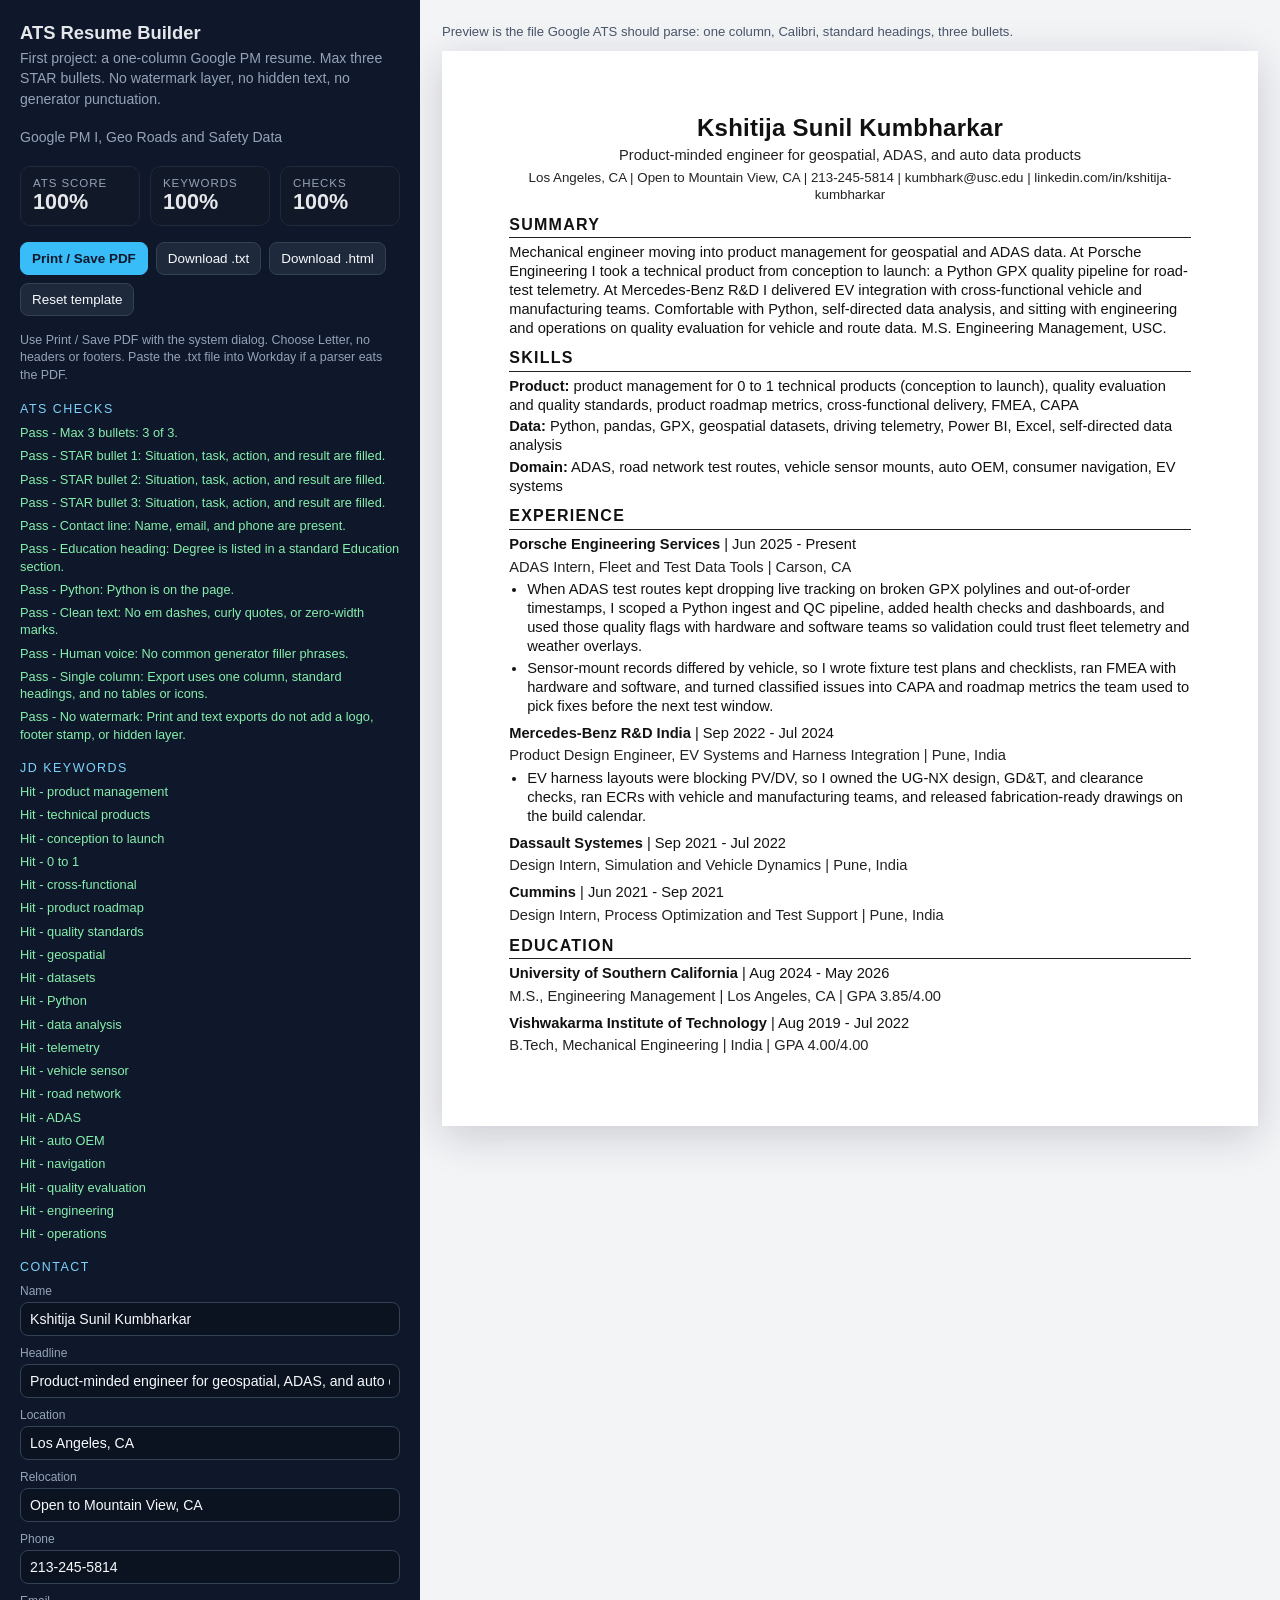
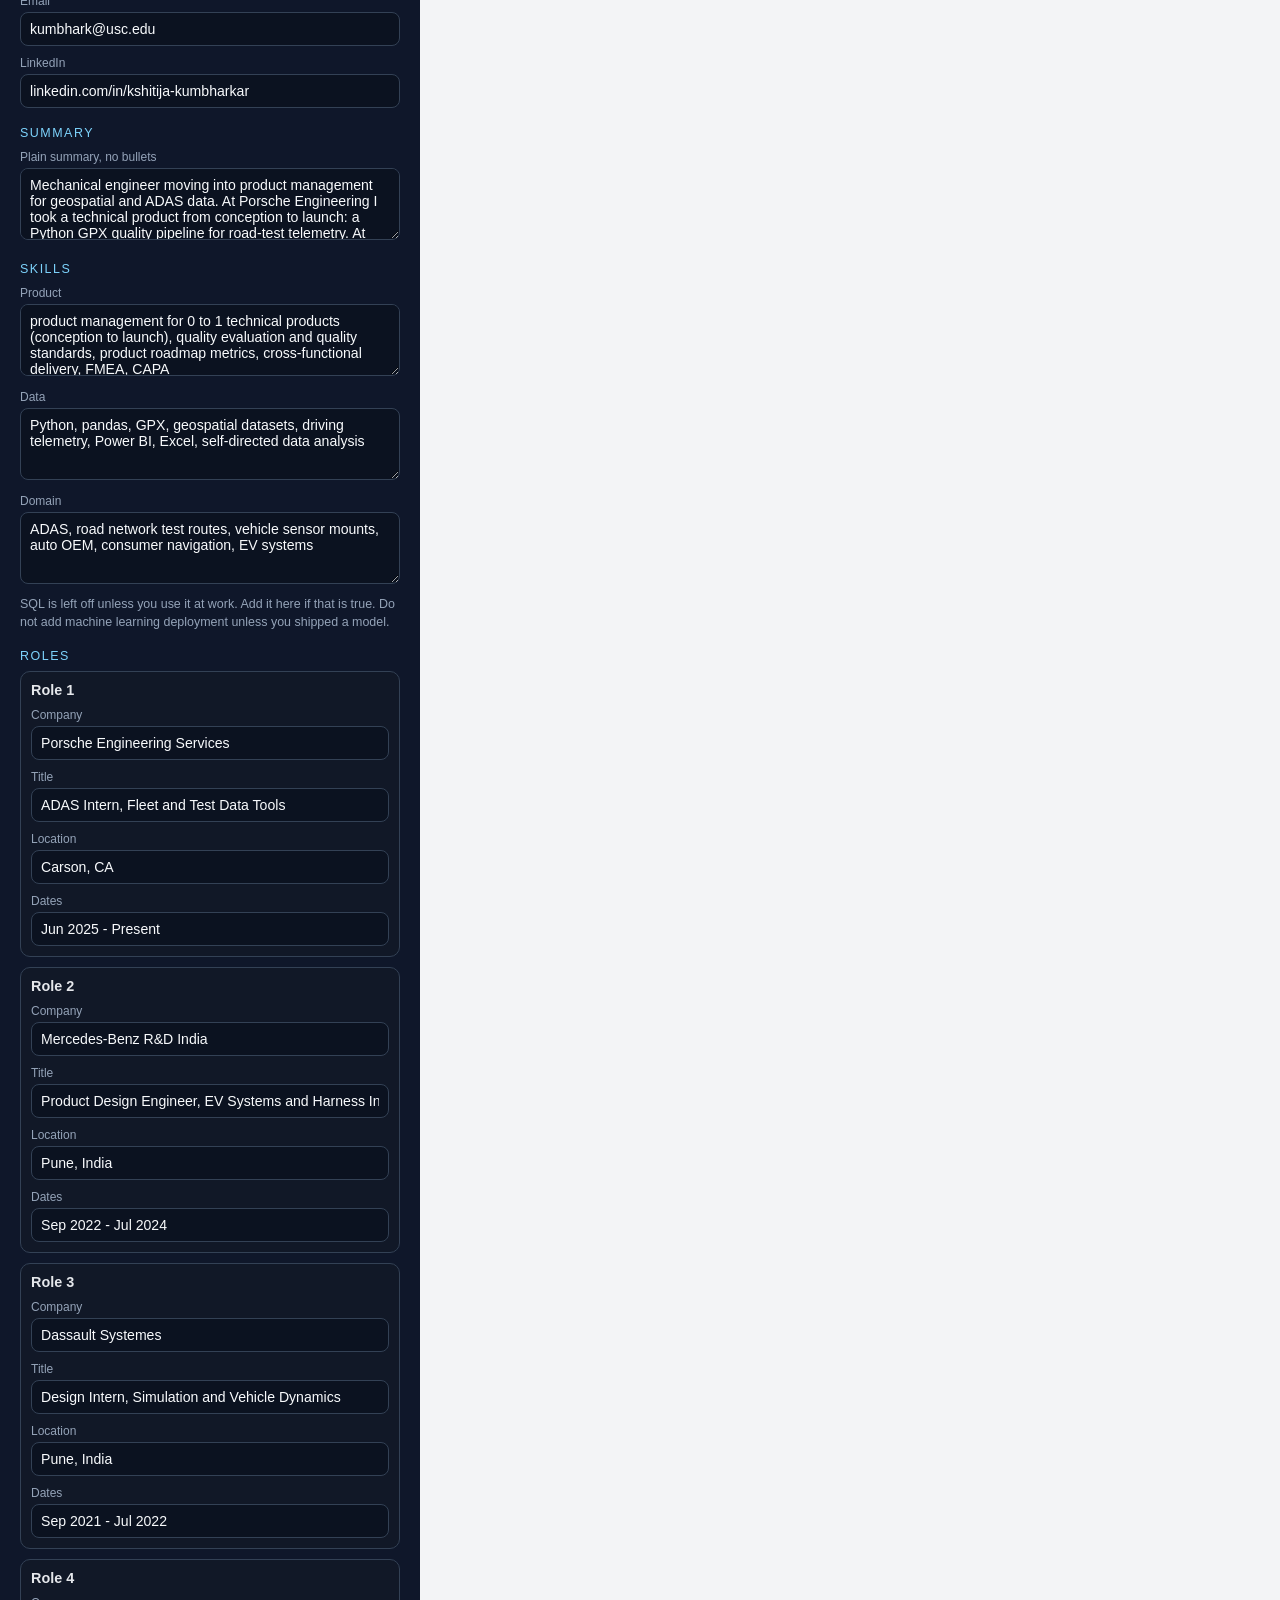
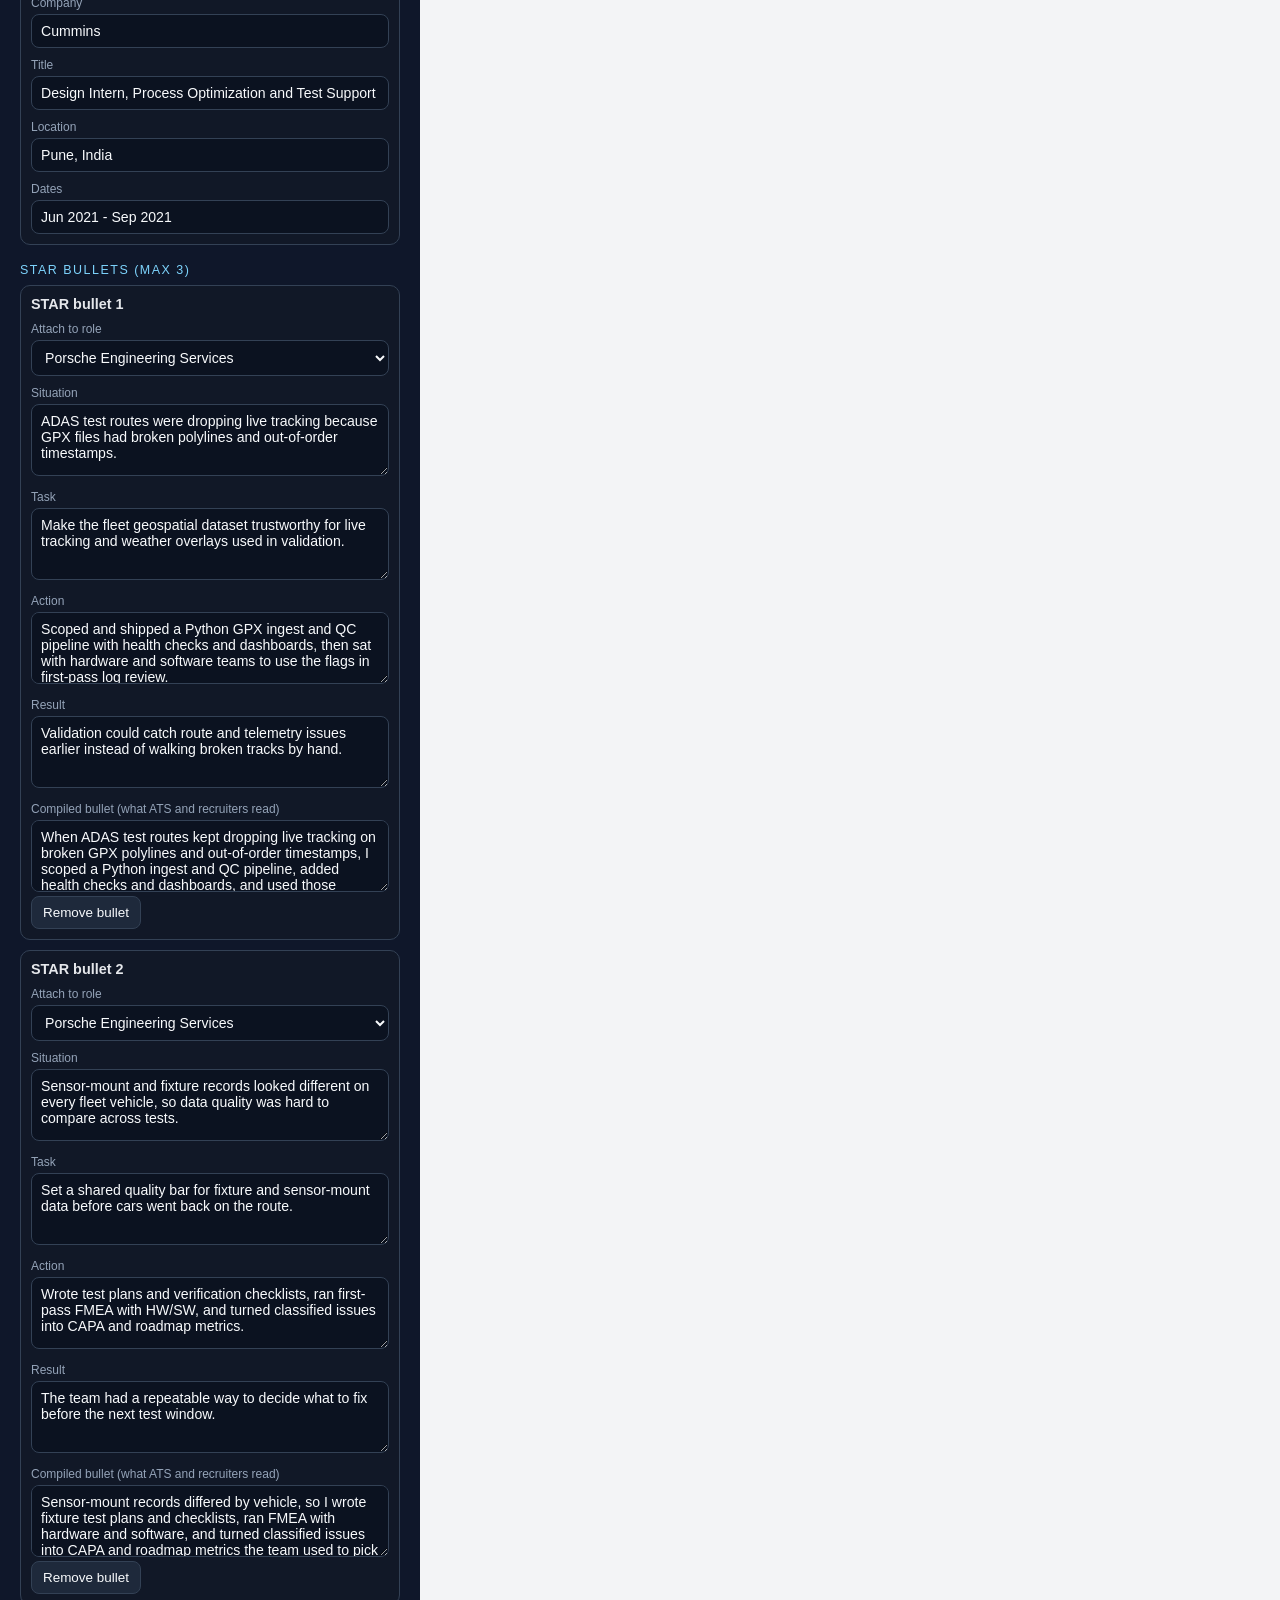
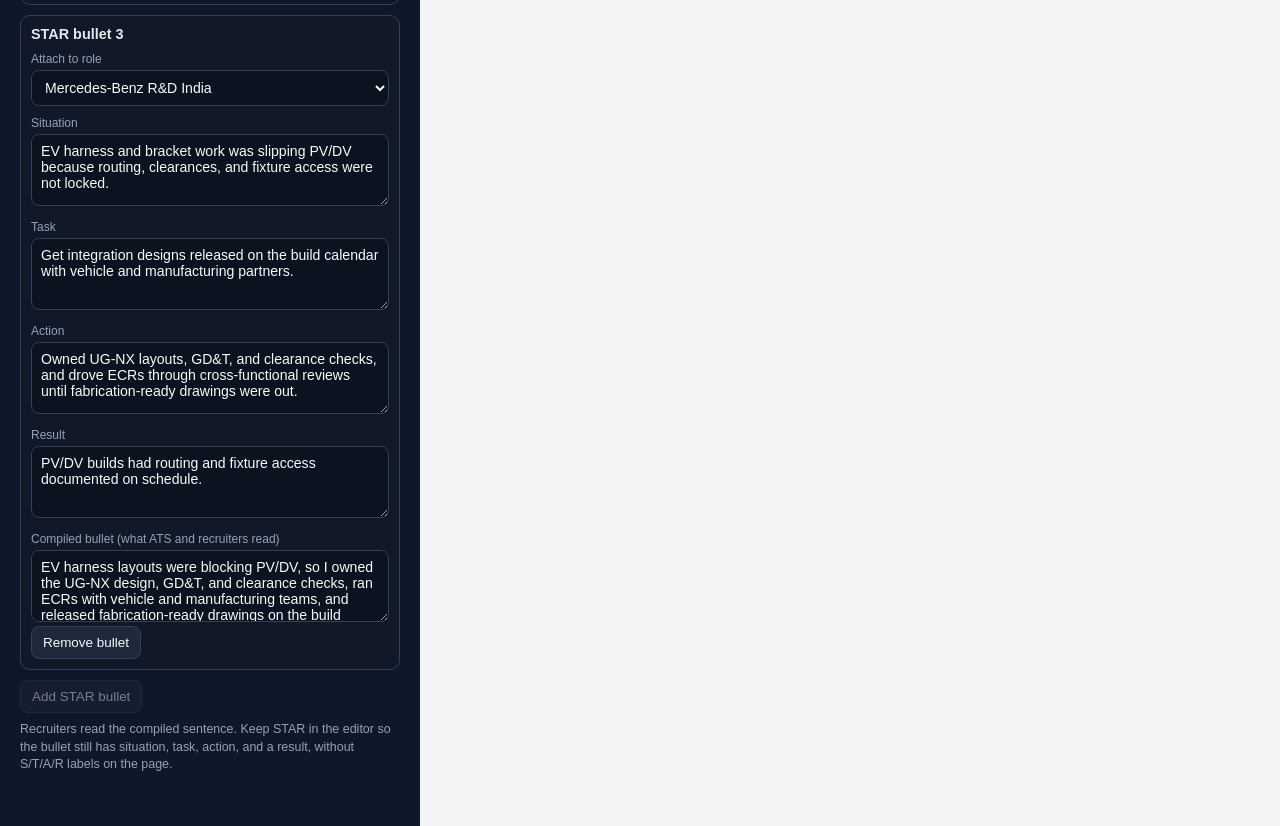
==== resume-builder/index.html @ 21220ba4 "Add ATS resume builder with Google Geo PM STAR template Ship a one-column GitHub Pages resume builde" ====
<!DOCTYPE html>
<html lang="en">
<head>
  <meta charset="UTF-8" />
  <meta name="viewport" content="width=device-width, initial-scale=1" />
  <title>ATS Resume Builder | Google PM Geo Roads</title>
  <link rel="stylesheet" href="css/builder.css" />
  <link rel="stylesheet" href="css/resume.css" />
</head>
<body class="app">
  <div class="app-shell">
    <aside class="sidebar no-print">
      <h1>ATS Resume Builder</h1>
      <p class="lede">
        First project: a one-column Google PM resume. Max three STAR bullets.
        No watermark layer, no hidden text, no generator punctuation.
      </p>
      <p class="lede" id="template-label"></p>

      <div class="score-row">
        <div class="score-card"><span>ATS score</span><strong id="score-overall">--</strong></div>
        <div class="score-card"><span>Keywords</span><strong id="score-keywords">--</strong></div>
        <div class="score-card"><span>Checks</span><strong id="score-checks">--</strong></div>
      </div>

      <div class="actions">
        <button class="primary" id="btn-print" type="button">Print / Save PDF</button>
        <button id="btn-txt" type="button">Download .txt</button>
        <button id="btn-html" type="button">Download .html</button>
        <button id="btn-reset" type="button">Reset template</button>
      </div>
      <p class="note">
        Use Print / Save PDF with the system dialog. Choose Letter, no headers or footers.
        Paste the .txt file into Workday if a parser eats the PDF.
      </p>

      <div class="section-title">ATS checks</div>
      <ul class="check-list" id="checks"></ul>

      <div class="section-title">JD keywords</div>
      <ul class="kw-list" id="keywords"></ul>

      <div class="section-title">Contact</div>
      <label for="field-name">Name</label>
      <input id="field-name" autocomplete="name" />
      <label for="field-headline">Headline</label>
      <input id="field-headline" />
      <label for="field-location">Location</label>
      <input id="field-location" />
      <label for="field-relocation">Relocation</label>
      <input id="field-relocation" />
      <label for="field-phone">Phone</label>
      <input id="field-phone" />
      <label for="field-email">Email</label>
      <input id="field-email" />
      <label for="field-linkedin">LinkedIn</label>
      <input id="field-linkedin" />

      <div class="section-title">Summary</div>
      <label for="field-summary">Plain summary, no bullets</label>
      <textarea id="field-summary"></textarea>

      <div class="section-title">Skills</div>
      <label for="field-skill-product">Product</label>
      <textarea id="field-skill-product"></textarea>
      <label for="field-skill-data">Data</label>
      <textarea id="field-skill-data"></textarea>
      <label for="field-skill-domain">Domain</label>
      <textarea id="field-skill-domain"></textarea>
      <p class="note">
        SQL is left off unless you use it at work. Add it here if that is true.
        Do not add machine learning deployment unless you shipped a model.
      </p>

      <div class="section-title">Roles</div>
      <div id="jobs"></div>

      <div class="section-title">STAR bullets (max 3)</div>
      <div id="stars"></div>
      <button id="add-star" type="button">Add STAR bullet</button>
      <p class="note">
        Recruiters read the compiled sentence. Keep STAR in the editor so the bullet
        still has situation, task, action, and a result, without S/T/A/R labels on the page.
      </p>
    </aside>

    <main class="stage">
      <p class="hint no-print">
        Preview is the file Google ATS should parse: one column, Calibri, standard headings, three bullets.
      </p>
      <div class="paper" id="preview"></div>
    </main>
  </div>

  <script src="data/google-pm-geo.js"></script>
  <script src="js/ats.js"></script>
  <script src="js/render.js"></script>
  <script src="js/app.js"></script>
</body>
</html>
---- resume-builder/css/builder.css ----
:root {
  --ink: #111111;
  --muted: #4b4b4b;
  --line: #d9d9d9;
  --paper: #ffffff;
  --canvas: #f3f4f6;
  --accent: #1f4e79;
  --good: #166534;
  --warn: #9a3412;
  --bad: #991b1b;
  --font: "Segoe UI", Calibri, Arial, Helvetica, sans-serif;
}

* { box-sizing: border-box; }

html, body {
  margin: 0;
  padding: 0;
  background: var(--canvas);
  color: var(--ink);
  font-family: var(--font);
}

body.app {
  min-height: 100vh;
}

.app-shell {
  display: grid;
  grid-template-columns: minmax(320px, 420px) minmax(0, 1fr);
  min-height: 100vh;
}

@media (max-width: 980px) {
  .app-shell { grid-template-columns: 1fr; }
}

.sidebar {
  background: #0f172a;
  color: #e5e7eb;
  padding: 22px 20px 40px;
  overflow: auto;
}

.sidebar h1 {
  font-size: 1.15rem;
  margin: 0 0 4px;
  font-weight: 650;
}

.sidebar .lede {
  margin: 0 0 18px;
  color: #94a3b8;
  font-size: 0.88rem;
  line-height: 1.45;
}

.score-row {
  display: flex;
  gap: 10px;
  margin-bottom: 16px;
}

.score-card {
  flex: 1;
  background: #111827;
  border: 1px solid #1f2937;
  border-radius: 10px;
  padding: 10px 12px;
}

.score-card span {
  display: block;
  font-size: 0.72rem;
  letter-spacing: 0.08em;
  text-transform: uppercase;
  color: #94a3b8;
}

.score-card strong {
  font-size: 1.35rem;
}

.actions {
  display: flex;
  flex-wrap: wrap;
  gap: 8px;
  margin-bottom: 16px;
}

button, .btn {
  appearance: none;
  border: 1px solid #334155;
  background: #1e293b;
  color: #f8fafc;
  border-radius: 8px;
  padding: 8px 11px;
  font: inherit;
  font-size: 0.84rem;
  cursor: pointer;
}

button.primary {
  background: #38bdf8;
  color: #0f172a;
  border-color: #38bdf8;
  font-weight: 650;
}

button:disabled {
  opacity: 0.45;
  cursor: not-allowed;
}

label {
  display: block;
  font-size: 0.75rem;
  color: #94a3b8;
  margin: 10px 0 4px;
}

input, textarea, select {
  width: 100%;
  font: inherit;
  font-size: 0.88rem;
  padding: 8px 9px;
  border-radius: 8px;
  border: 1px solid #334155;
  background: #0b1220;
  color: #f8fafc;
}

textarea { min-height: 72px; resize: vertical; }

.section-title {
  margin: 18px 0 8px;
  font-size: 0.78rem;
  letter-spacing: 0.12em;
  text-transform: uppercase;
  color: #7dd3fc;
}

.star-card {
  border: 1px solid #334155;
  border-radius: 10px;
  padding: 10px;
  margin-bottom: 10px;
  background: #111827;
}

.star-card h3 {
  margin: 0 0 8px;
  font-size: 0.9rem;
}

.check-list, .kw-list {
  list-style: none;
  padding: 0;
  margin: 0 0 12px;
}

.check-list li, .kw-list li {
  font-size: 0.8rem;
  margin: 0 0 6px;
  line-height: 1.35;
}

.ok { color: #86efac; }
.fail { color: #fda4af; }
.kw-miss { color: #fdba74; }

.stage {
  padding: 24px 18px 48px;
  overflow: auto;
}

.paper {
  width: min(816px, 100%);
  margin: 0 auto;
  background: var(--paper);
  color: var(--ink);
  box-shadow: 0 10px 40px rgba(15, 23, 42, 0.18);
}

.hint {
  width: min(816px, 100%);
  margin: 0 auto 12px;
  color: #475569;
  font-size: 0.82rem;
}

.note {
  font-size: 0.78rem;
  color: #94a3b8;
  line-height: 1.4;
  margin-top: 8px;
}
---- resume-builder/css/resume.css ----
.ats-resume {
  font-family: Calibri, "Segoe UI", Arial, Helvetica, sans-serif;
  font-size: 11pt;
  line-height: 1.28;
  color: #111111;
  background: #ffffff;
  padding: 0.65in 0.7in;
  max-width: 8.5in;
}

.ats-resume h1 {
  margin: 0 0 2px;
  font-size: 18pt;
  font-weight: 700;
  letter-spacing: 0.01em;
  text-align: center;
  color: #111111;
}

.ats-resume .headline {
  margin: 0 0 4px;
  text-align: center;
  font-size: 11pt;
  color: #222222;
}

.ats-resume .contact {
  margin: 0 0 12px;
  text-align: center;
  font-size: 10pt;
  color: #222222;
}

.ats-resume h2 {
  margin: 11px 0 5px;
  font-size: 12pt;
  font-weight: 700;
  letter-spacing: 0.08em;
  text-transform: uppercase;
  border-bottom: 1px solid #222222;
  padding-bottom: 2px;
  color: #111111;
}

.ats-resume p {
  margin: 0 0 4px;
}

.ats-resume .skill-row {
  margin: 0 0 3px;
}

.ats-resume .skill-label {
  font-weight: 700;
}

.ats-resume .job {
  margin: 0 0 8px;
}

.ats-resume .job-role,
.ats-resume .muted {
  color: #222222;
}

.ats-resume ul {
  margin: 4px 0 0;
  padding-left: 18px;
}

.ats-resume li {
  margin: 0 0 4px;
}

@media print {
  html, body {
    background: #ffffff !important;
    margin: 0;
  }

  .sidebar, .hint, .actions, .no-print {
    display: none !important;
  }

  .stage {
    padding: 0;
  }

  .paper, .ats-resume {
    box-shadow: none;
    width: auto;
    max-width: none;
  }

  @page {
    size: letter;
    margin: 0.5in;
  }

  .ats-resume {
    padding: 0;
  }
}
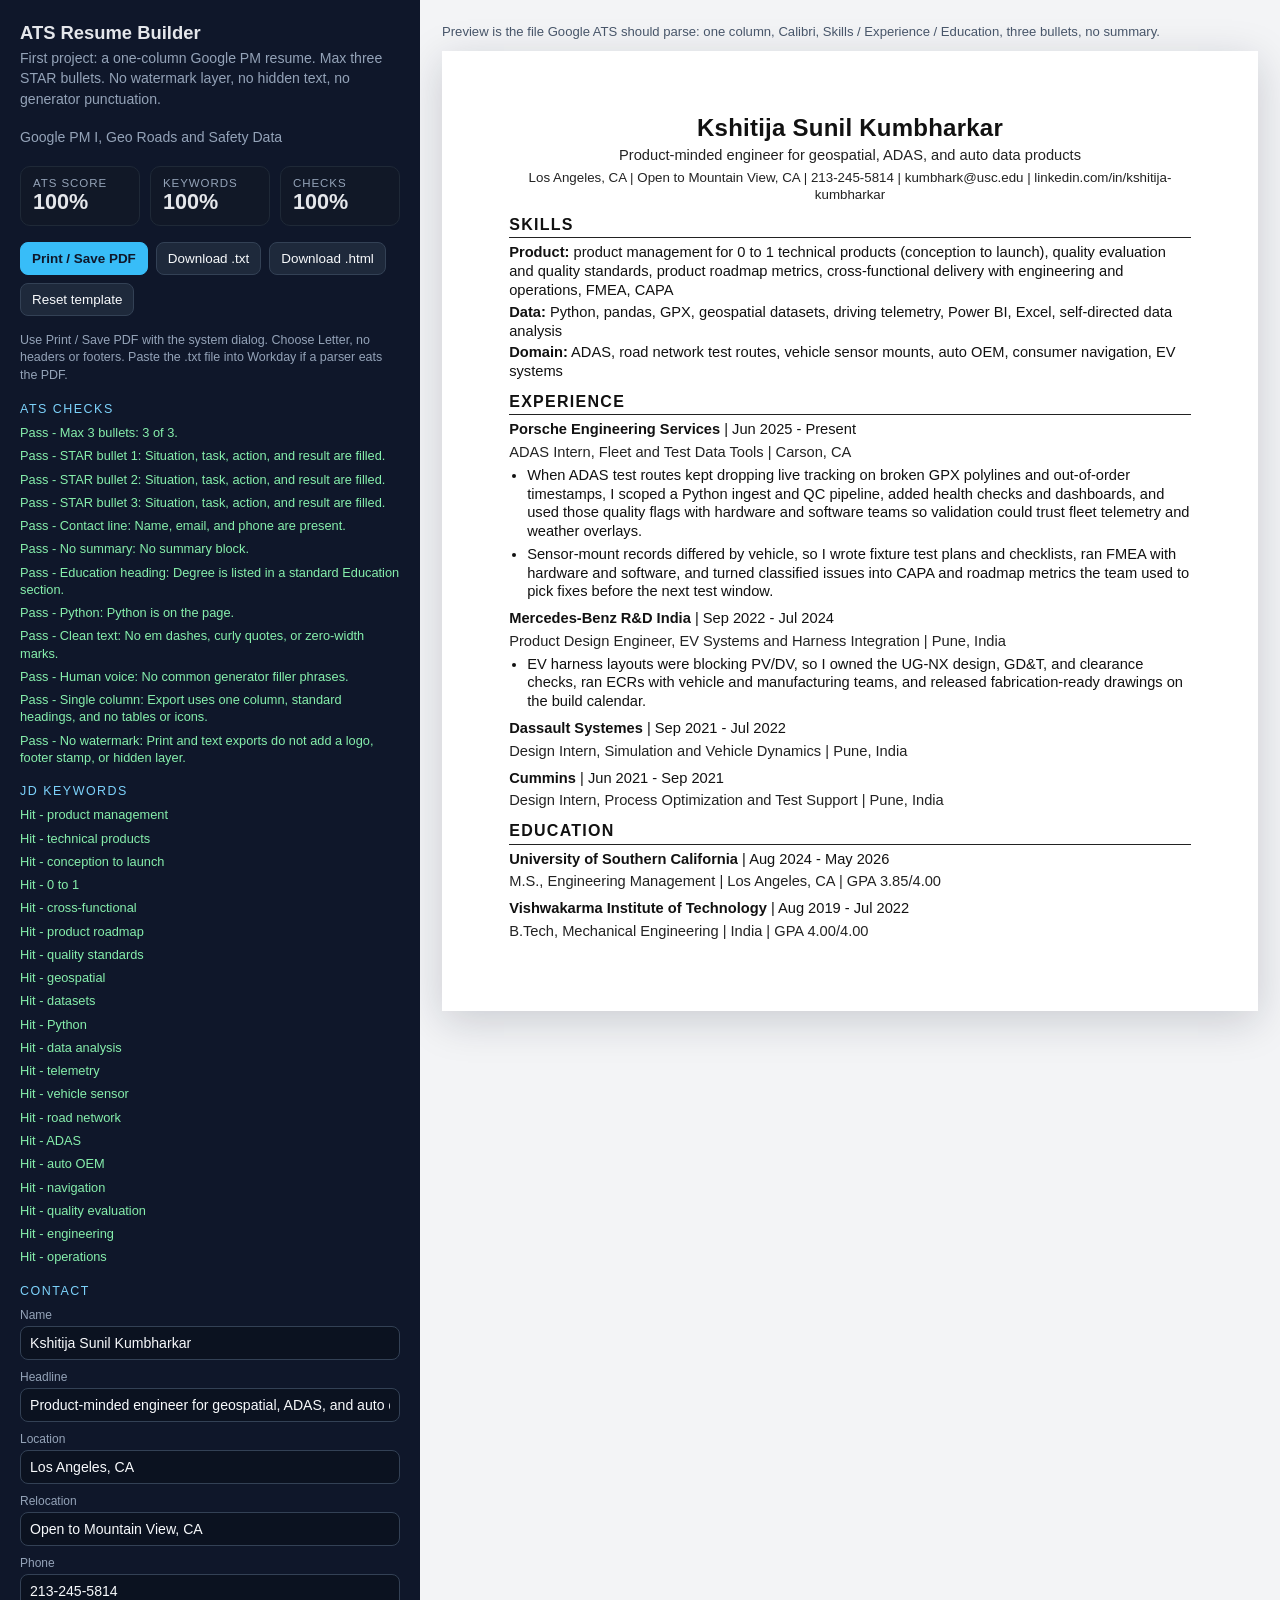
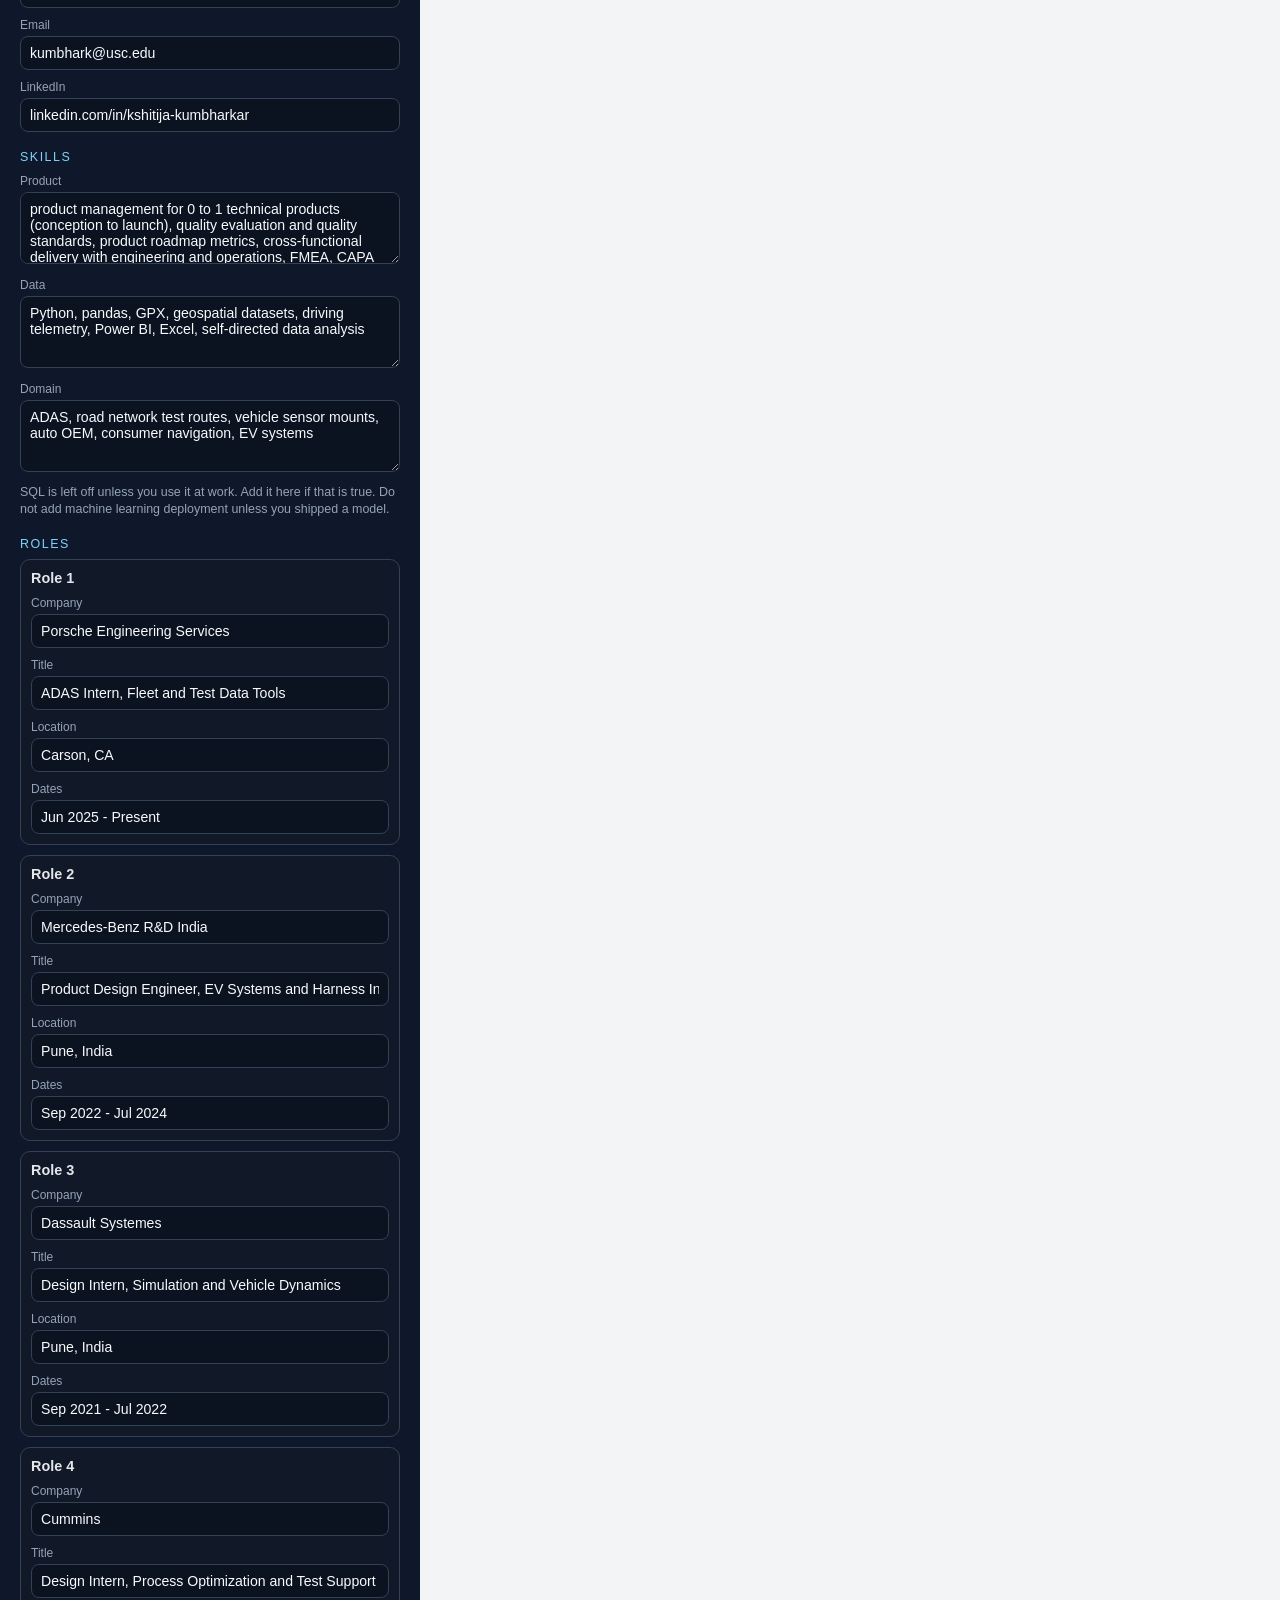
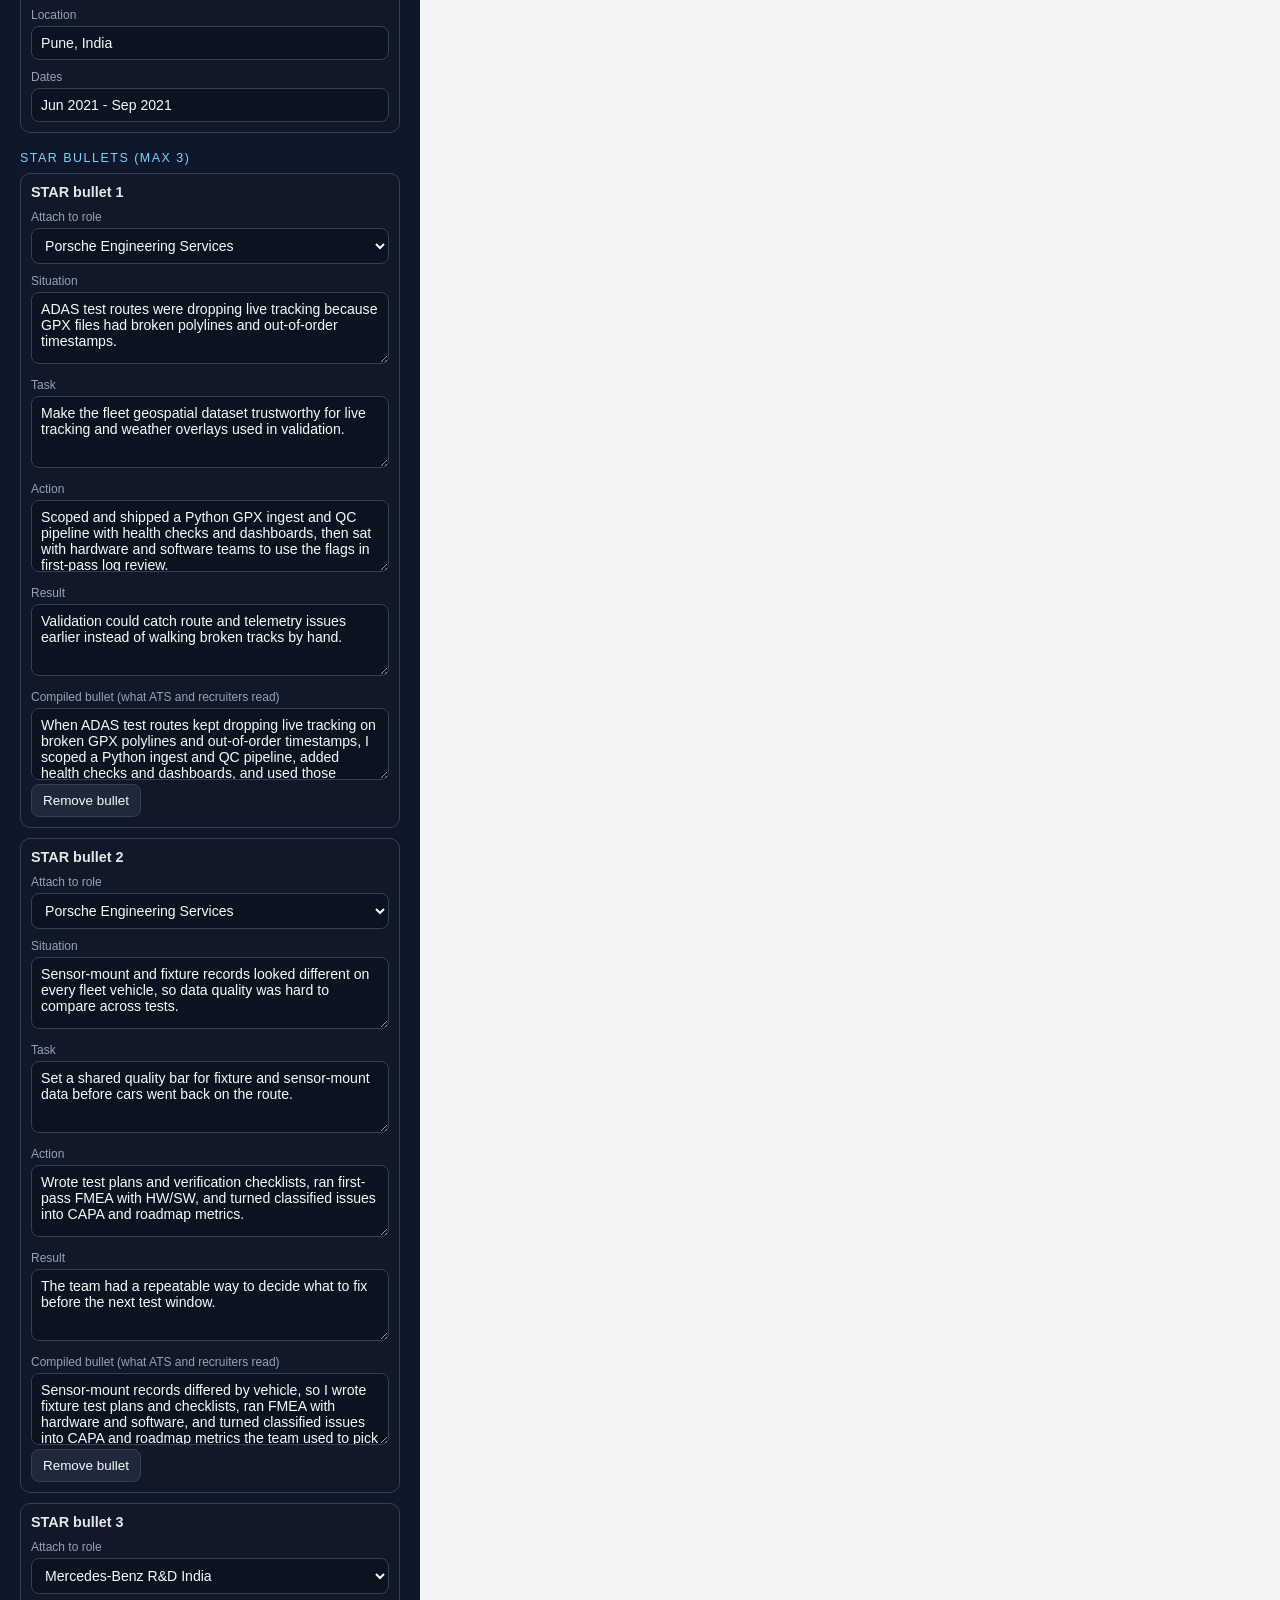
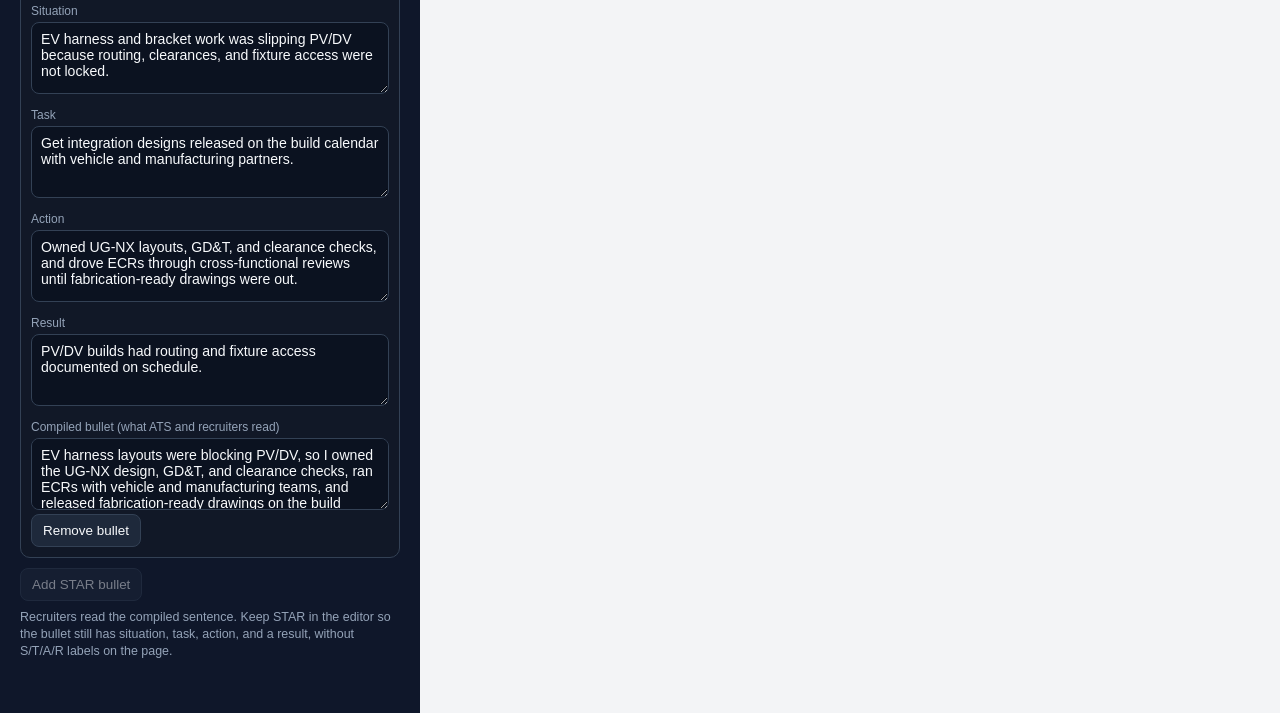
==== commit e3b90859: "Drop the resume summary section Keep Skills, Experience, and Education only so the Google Geo PM fil" ====
--- a/resume-builder/index.html
+++ b/resume-builder/index.html
@@ -56,10 +56,6 @@
       <label for="field-linkedin">LinkedIn</label>
       <input id="field-linkedin" />
 
-      <div class="section-title">Summary</div>
-      <label for="field-summary">Plain summary, no bullets</label>
-      <textarea id="field-summary"></textarea>
-
       <div class="section-title">Skills</div>
       <label for="field-skill-product">Product</label>
       <textarea id="field-skill-product"></textarea>
@@ -86,7 +82,7 @@
 
     <main class="stage">
       <p class="hint no-print">
-        Preview is the file Google ATS should parse: one column, Calibri, standard headings, three bullets.
+        Preview is the file Google ATS should parse: one column, Calibri, Skills / Experience / Education, three bullets, no summary.
       </p>
       <div class="paper" id="preview"></div>
     </main>
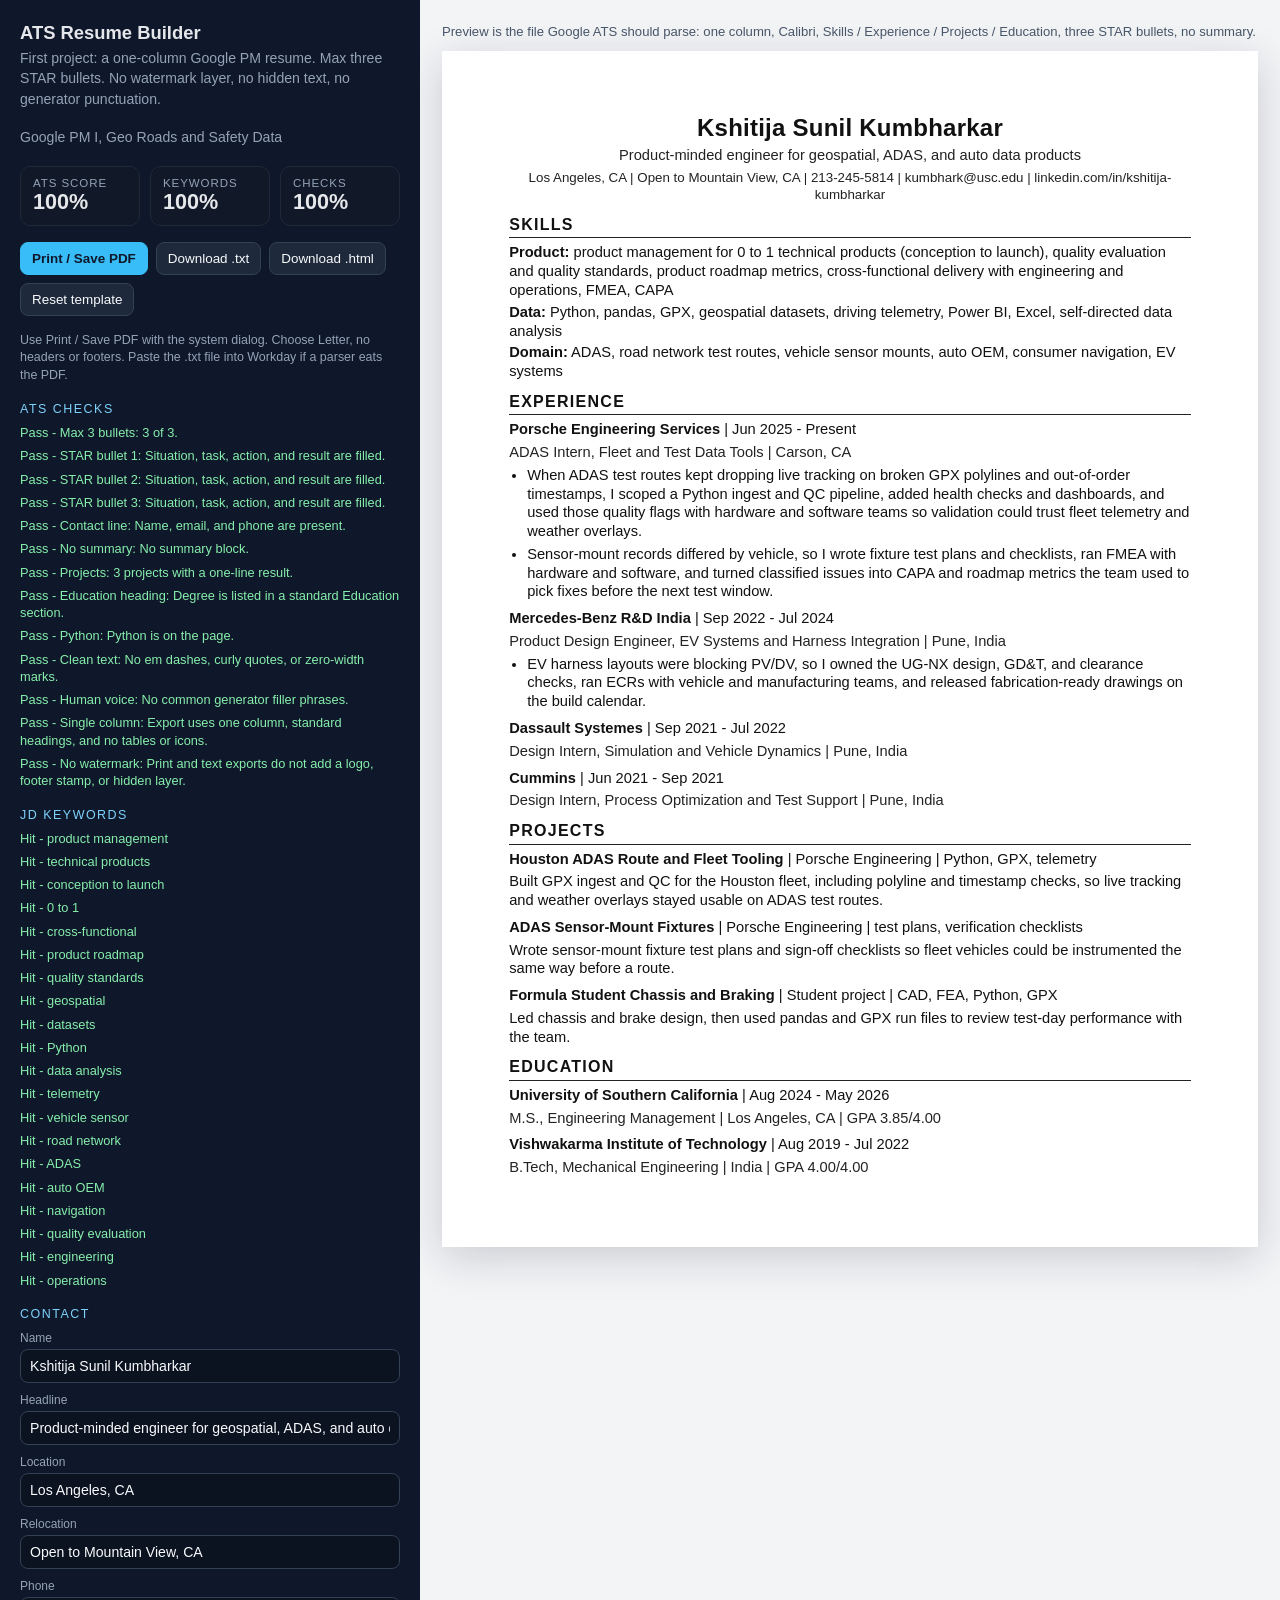
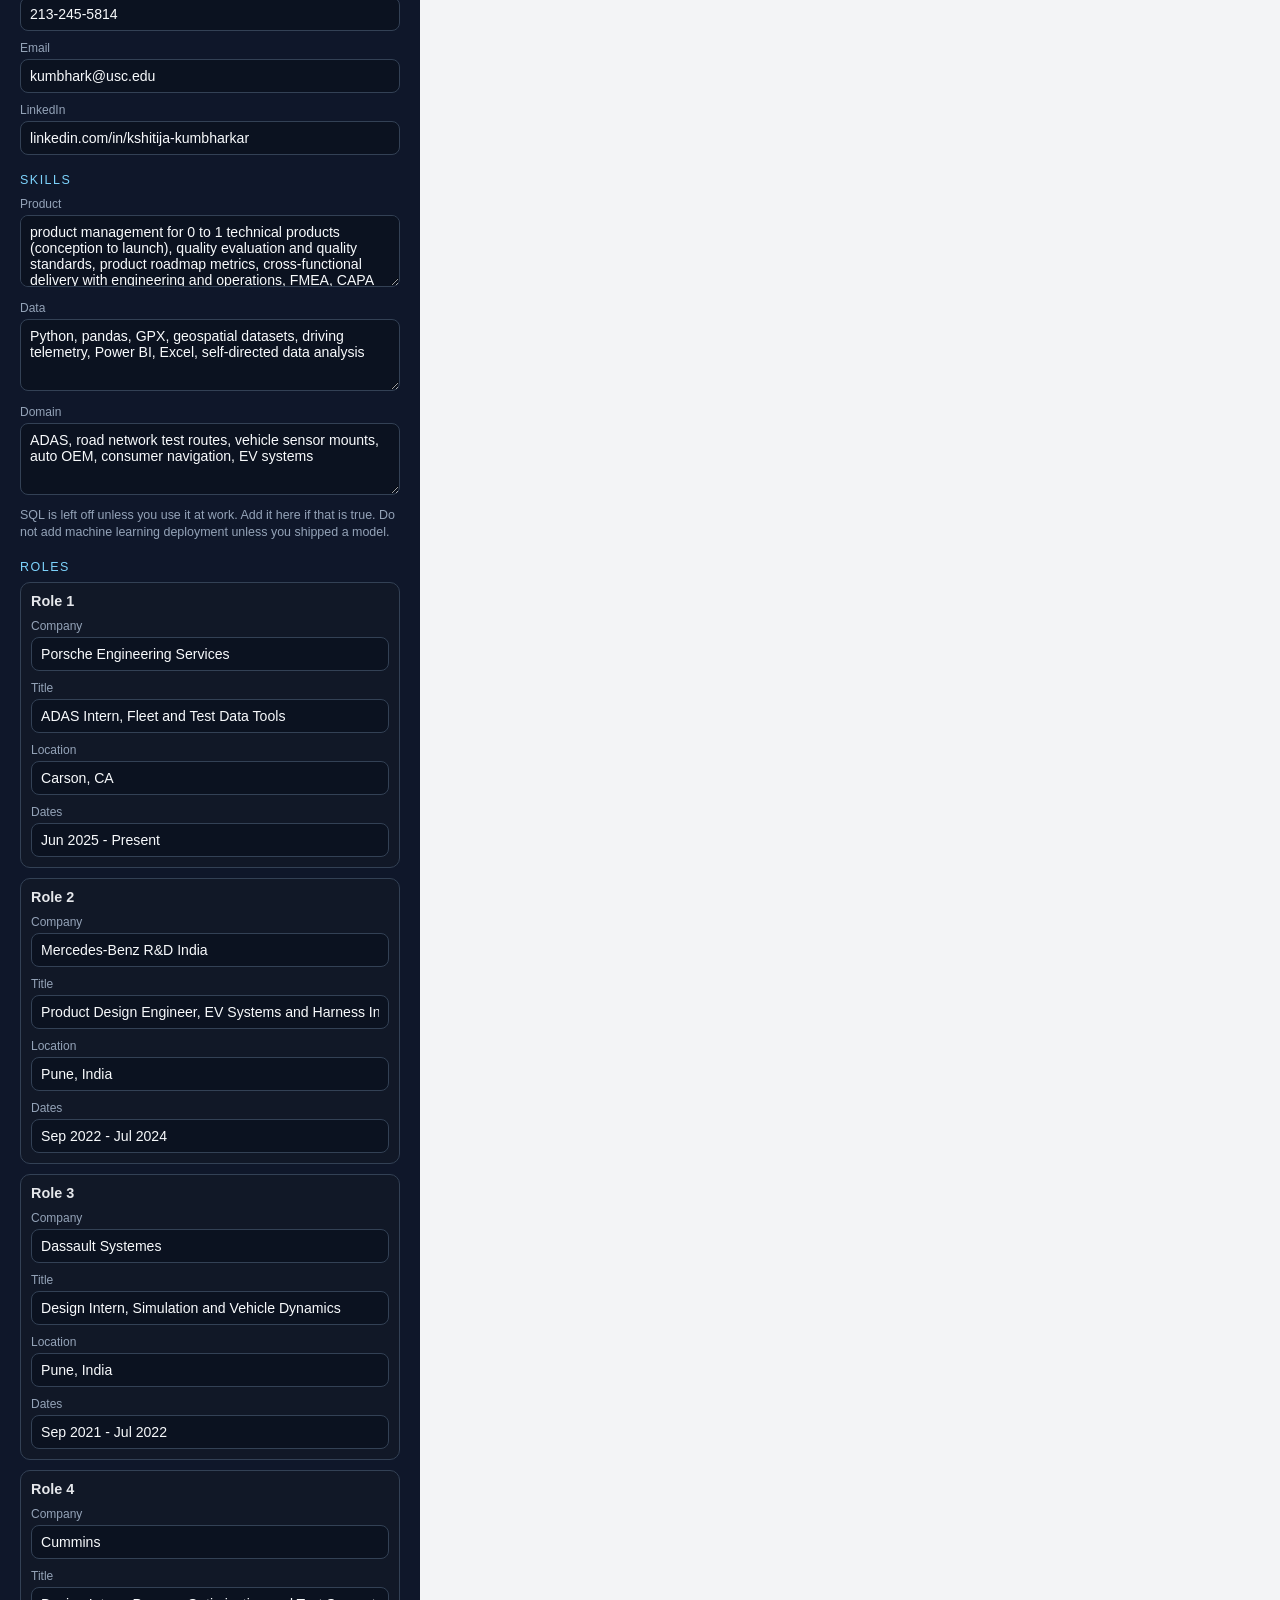
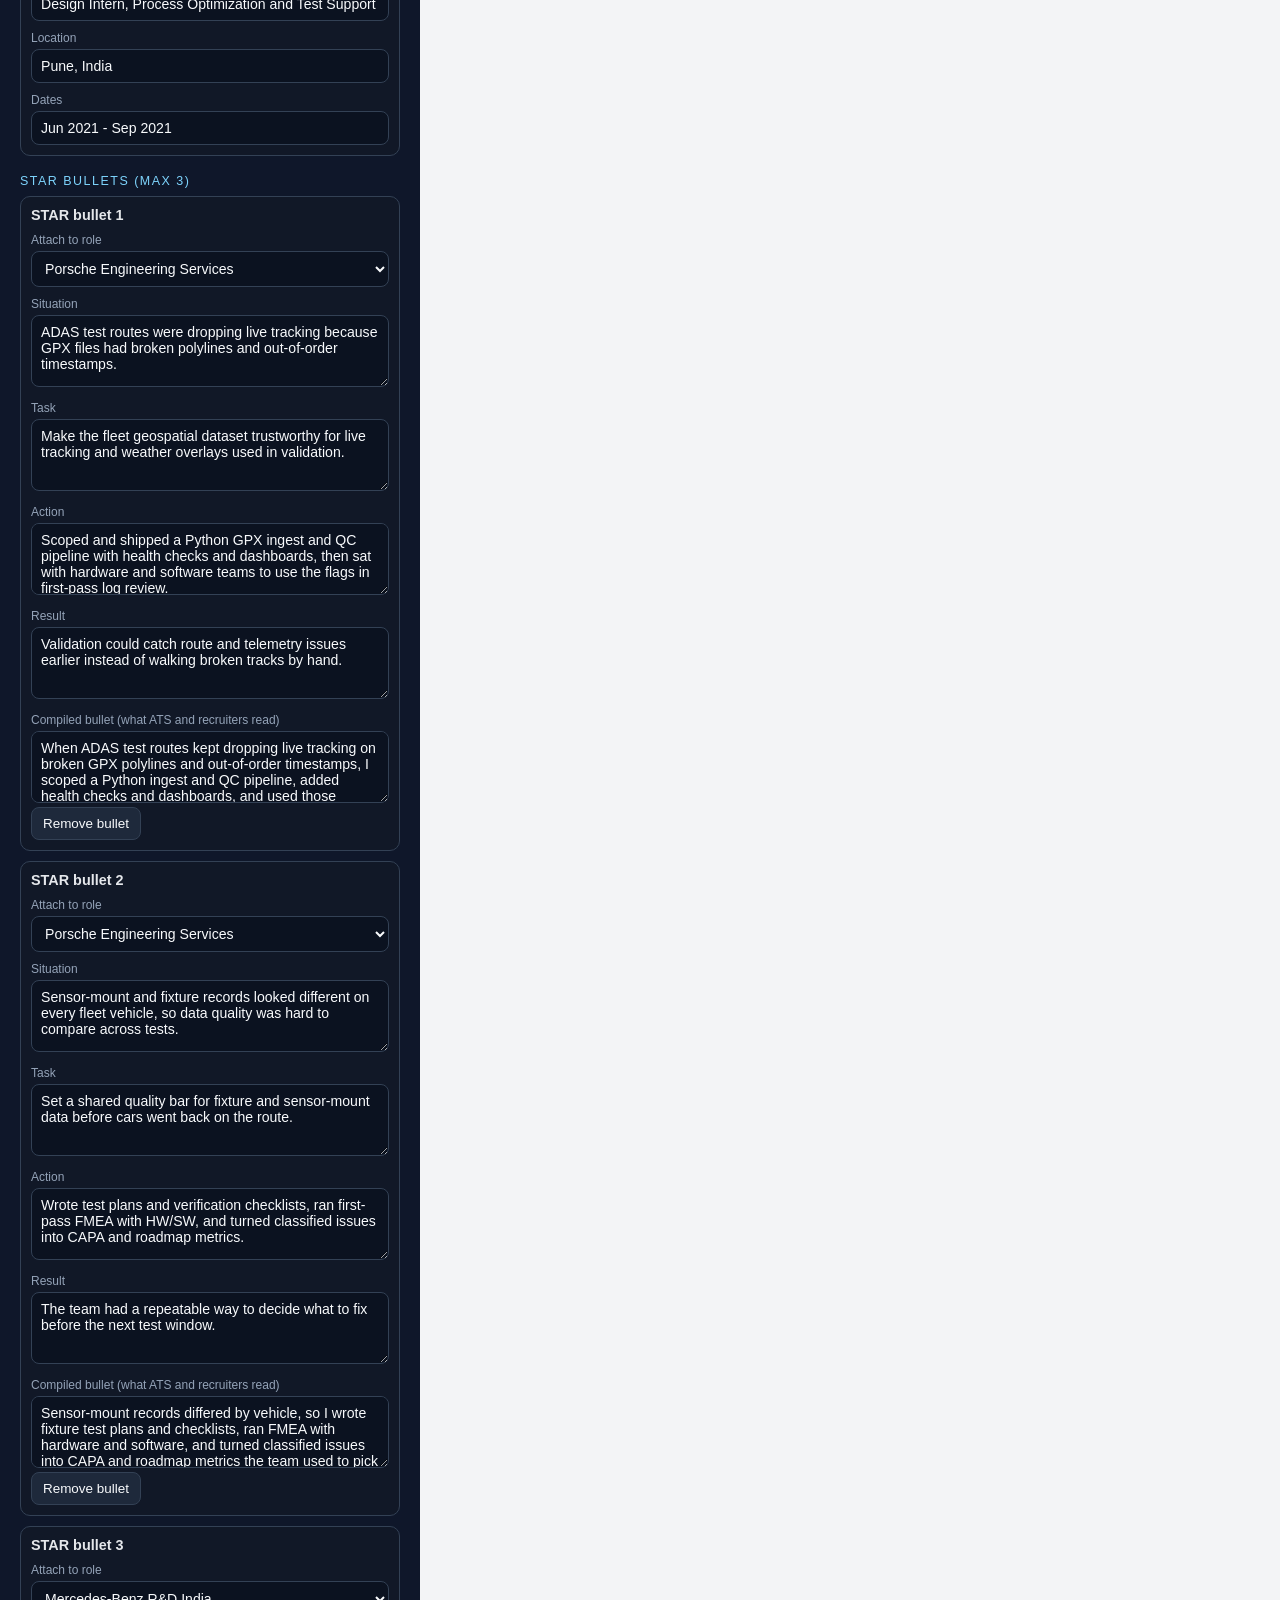
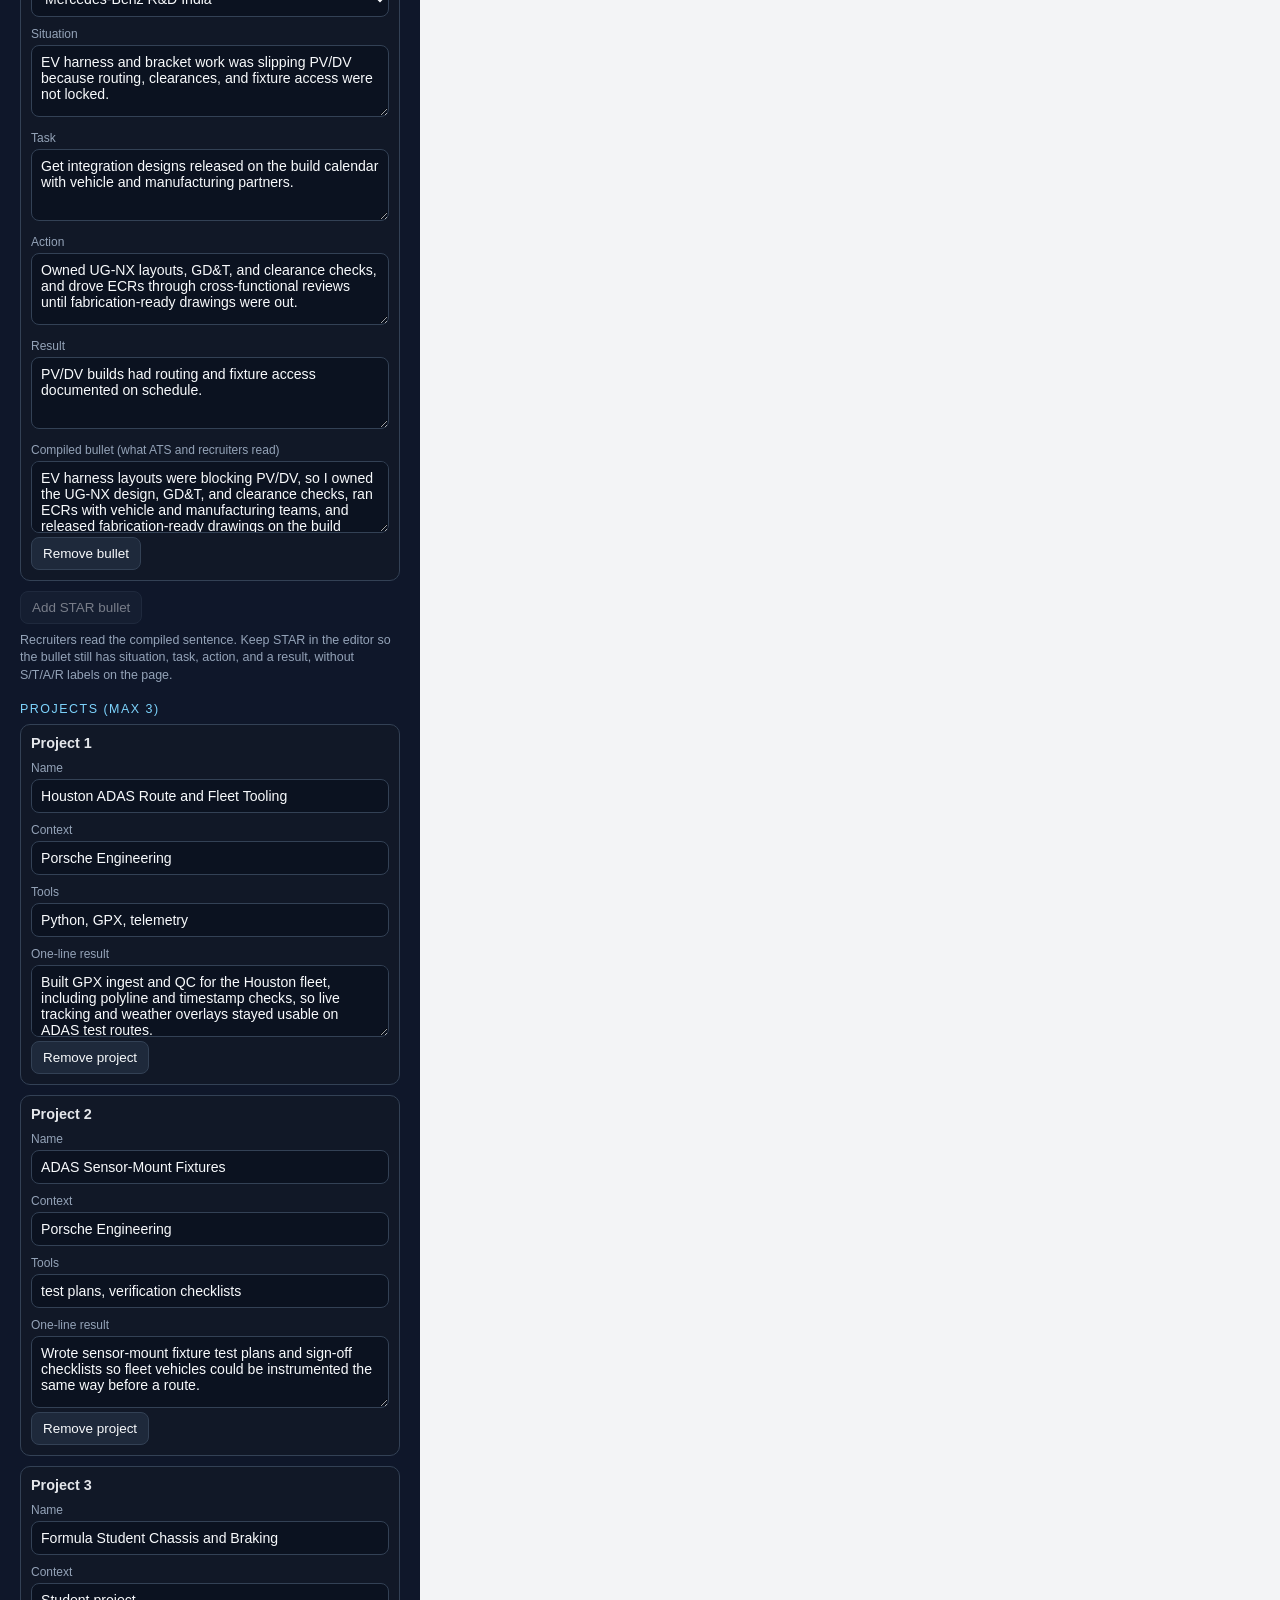
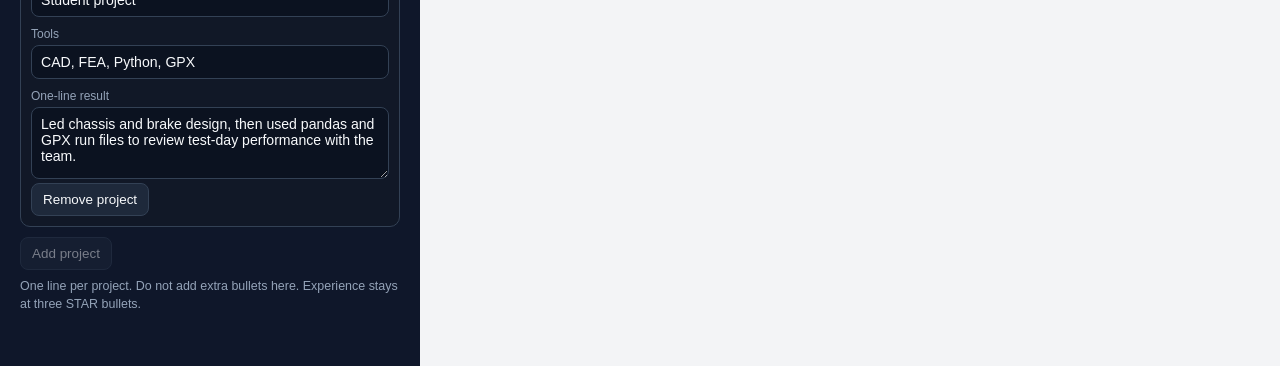
==== commit 9a405f7b: "Add a Projects section to the Geo PM resume Keep the three STAR experience bullets and list Houston " ====
--- a/resume-builder/index.html
+++ b/resume-builder/index.html
@@ -78,11 +78,18 @@
         Recruiters read the compiled sentence. Keep STAR in the editor so the bullet
         still has situation, task, action, and a result, without S/T/A/R labels on the page.
       </p>
+
+      <div class="section-title">Projects (max 3)</div>
+      <div id="projects"></div>
+      <button id="add-project" type="button">Add project</button>
+      <p class="note">
+        One line per project. Do not add extra bullets here. Experience stays at three STAR bullets.
+      </p>
     </aside>
 
     <main class="stage">
       <p class="hint no-print">
-        Preview is the file Google ATS should parse: one column, Calibri, Skills / Experience / Education, three bullets, no summary.
+        Preview is the file Google ATS should parse: one column, Calibri, Skills / Experience / Projects / Education, three STAR bullets, no summary.
       </p>
       <div class="paper" id="preview"></div>
     </main>
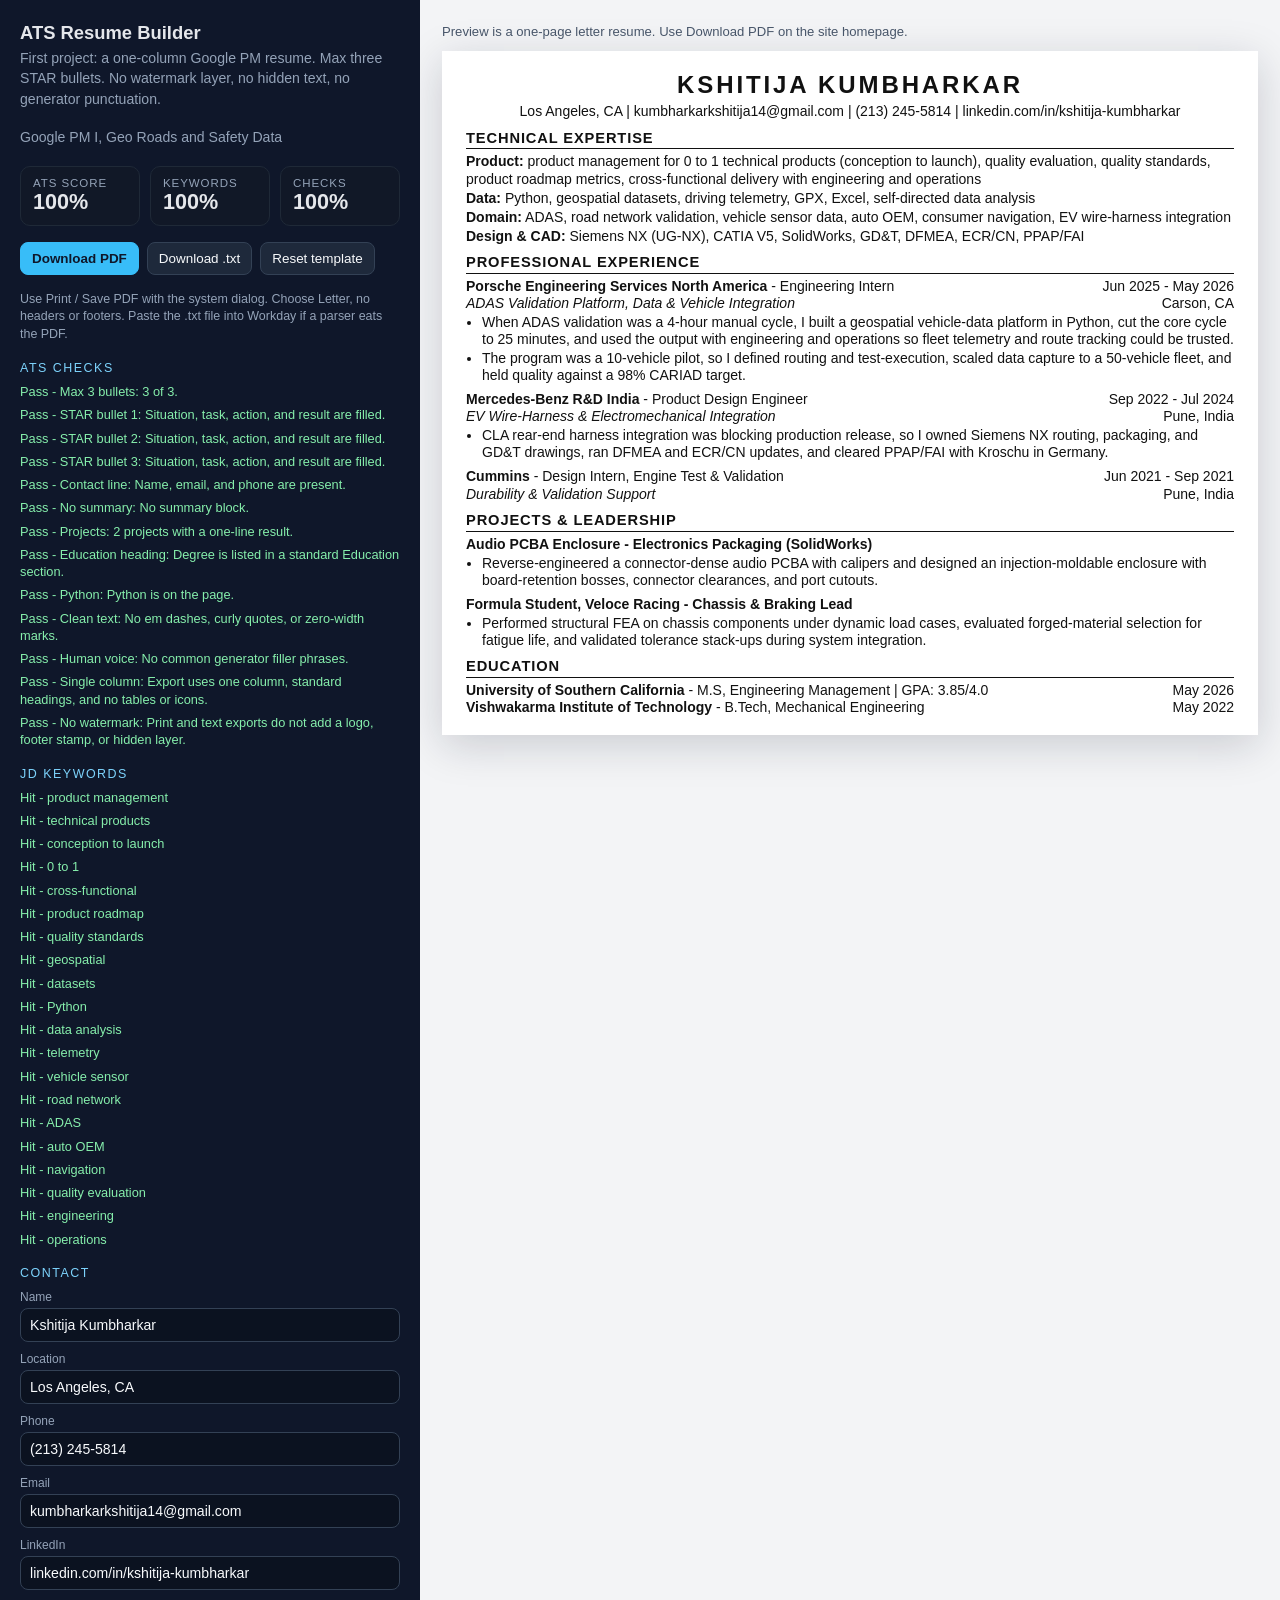
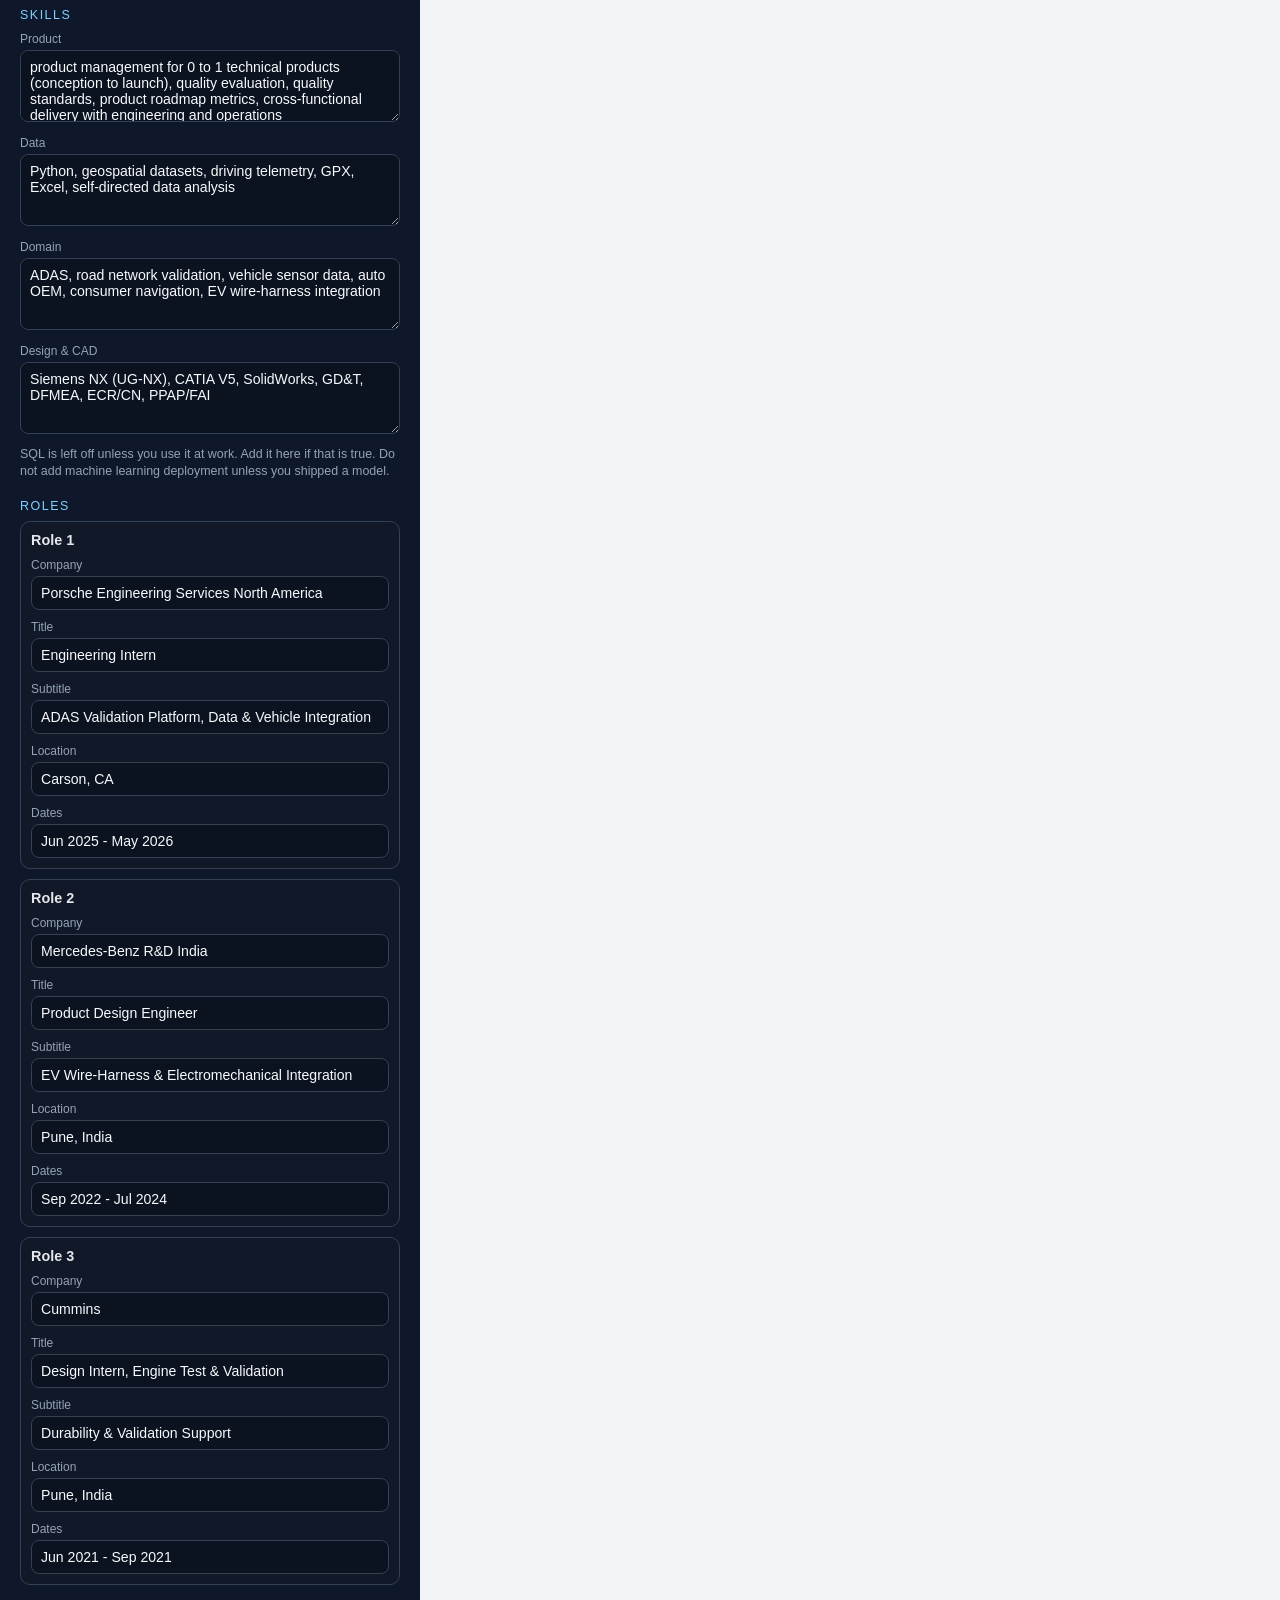
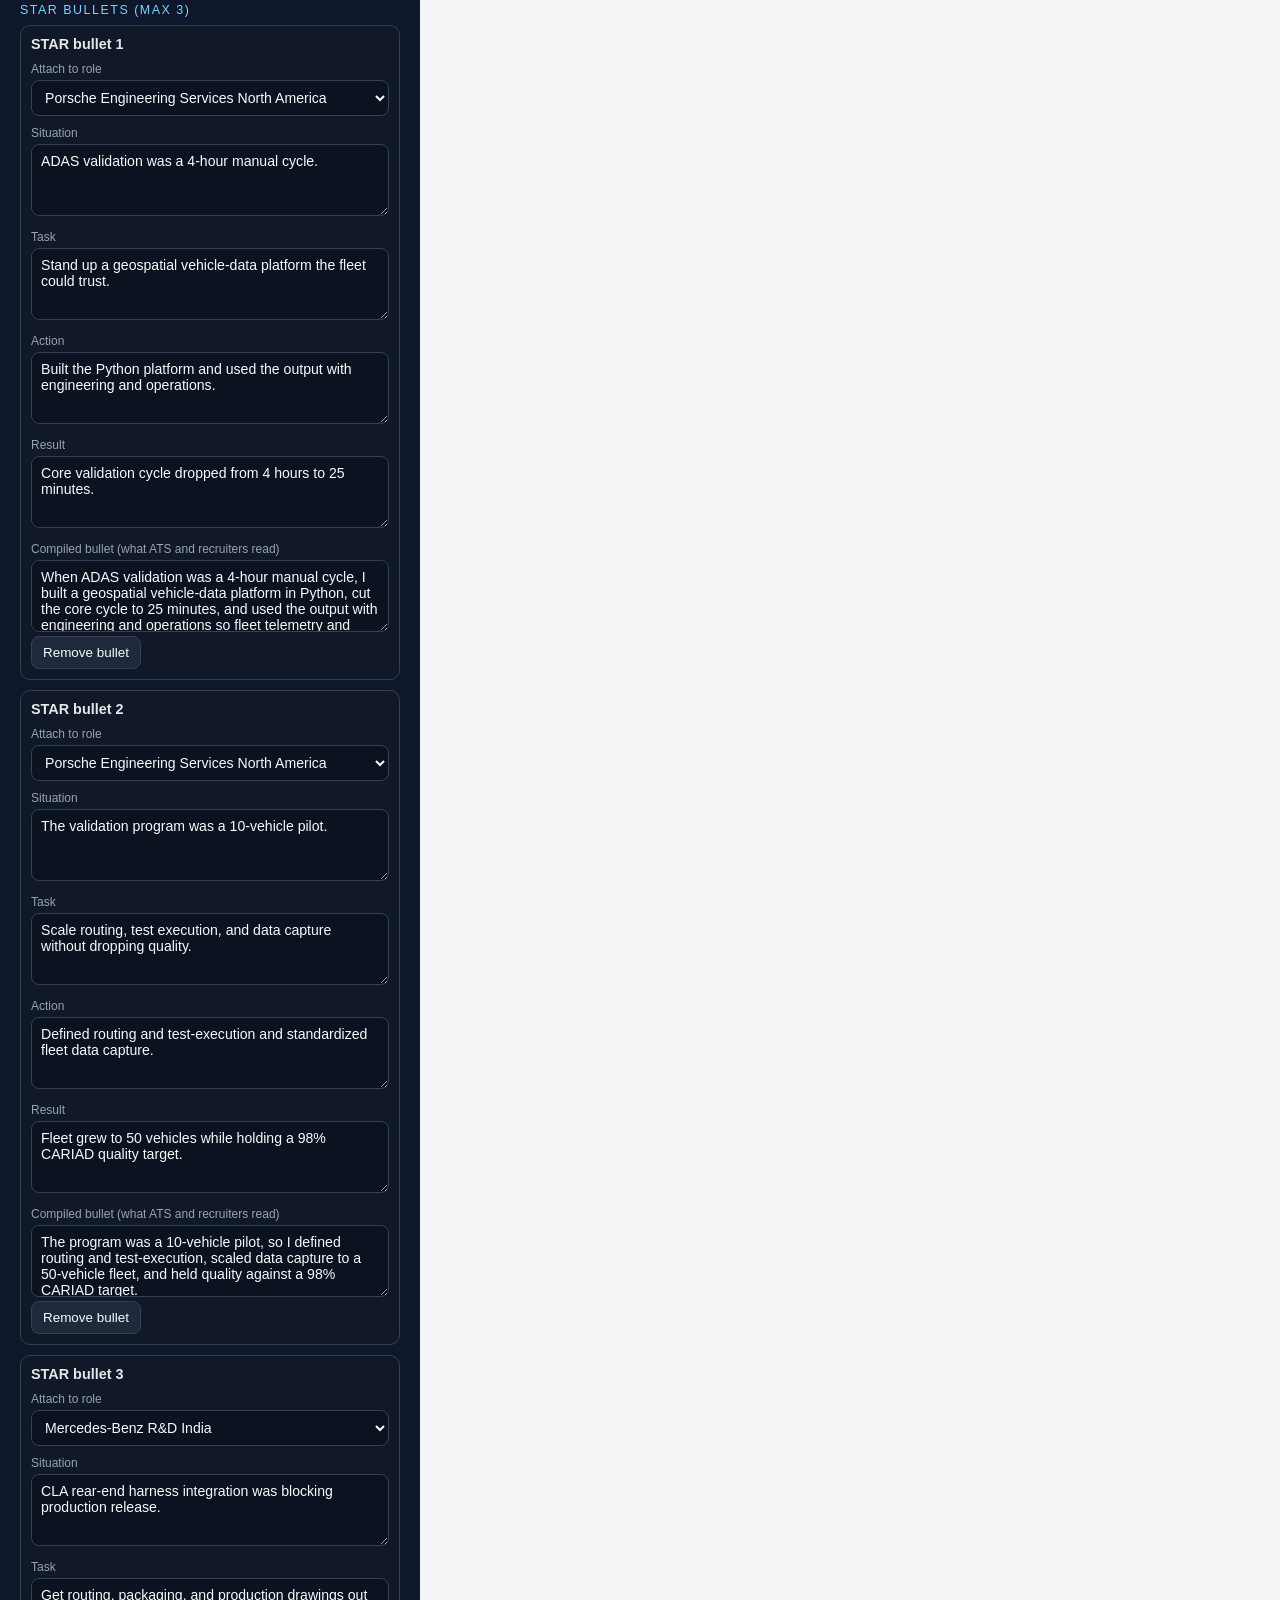
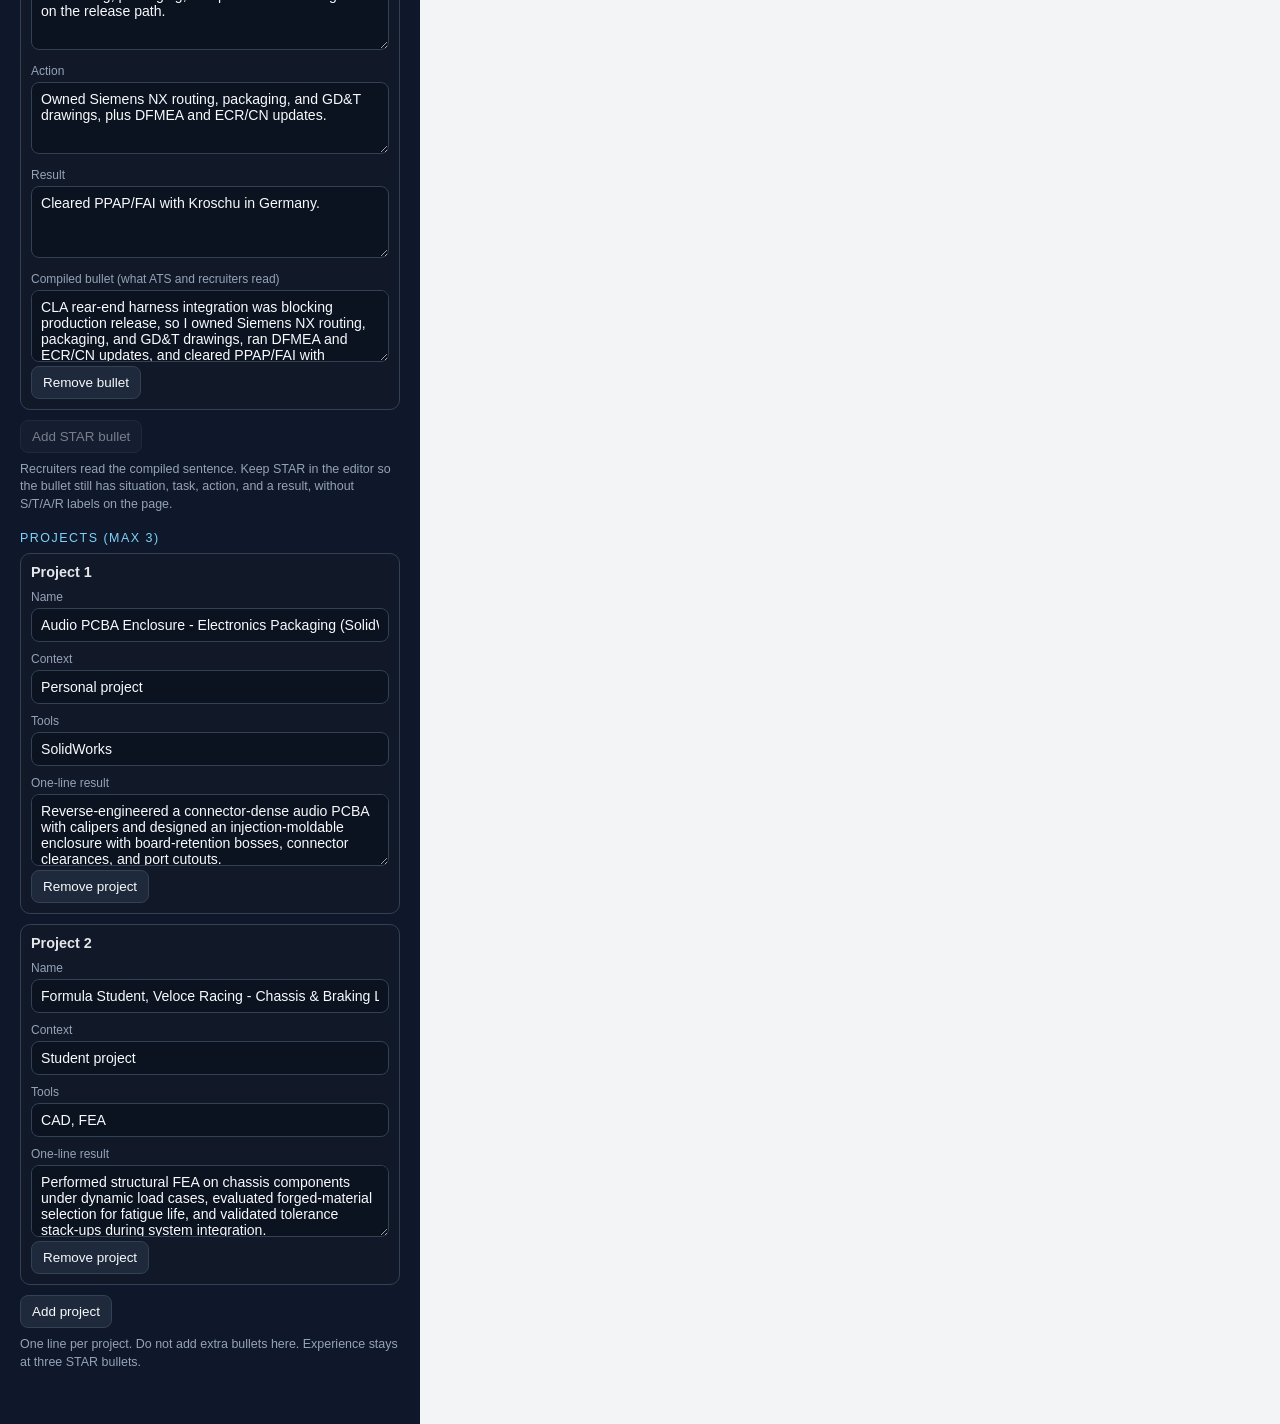
==== commit c72a6e91: "Ship a one-page downloadable resume and drop the builder project Match the uploaded mechanical resum" ====
--- a/resume-builder/index.html
+++ b/resume-builder/index.html
@@ -24,9 +24,8 @@
       </div>
 
       <div class="actions">
-        <button class="primary" id="btn-print" type="button">Print / Save PDF</button>
+        <a class="btn primary" id="btn-pdf" href="../resume.pdf" download="Kshitija_Kumbharkar_Resume.pdf">Download PDF</a>
         <button id="btn-txt" type="button">Download .txt</button>
-        <button id="btn-html" type="button">Download .html</button>
         <button id="btn-reset" type="button">Reset template</button>
       </div>
       <p class="note">
@@ -43,12 +42,8 @@
       <div class="section-title">Contact</div>
       <label for="field-name">Name</label>
       <input id="field-name" autocomplete="name" />
-      <label for="field-headline">Headline</label>
-      <input id="field-headline" />
       <label for="field-location">Location</label>
       <input id="field-location" />
-      <label for="field-relocation">Relocation</label>
-      <input id="field-relocation" />
       <label for="field-phone">Phone</label>
       <input id="field-phone" />
       <label for="field-email">Email</label>
@@ -63,6 +58,8 @@
       <textarea id="field-skill-data"></textarea>
       <label for="field-skill-domain">Domain</label>
       <textarea id="field-skill-domain"></textarea>
+      <label for="field-skill-cad">Design &amp; CAD</label>
+      <textarea id="field-skill-cad"></textarea>
       <p class="note">
         SQL is left off unless you use it at work. Add it here if that is true.
         Do not add machine learning deployment unless you shipped a model.
@@ -89,7 +86,7 @@
 
     <main class="stage">
       <p class="hint no-print">
-        Preview is the file Google ATS should parse: one column, Calibri, Skills / Experience / Projects / Education, three STAR bullets, no summary.
+        Preview is a one-page letter resume. Use Download PDF on the site homepage.
       </p>
       <div class="paper" id="preview"></div>
     </main>
--- a/resume-builder/css/builder.css
+++ b/resume-builder/css/builder.css
@@ -100,11 +100,12 @@
   cursor: pointer;
 }
 
-button.primary {
+button.primary, a.btn.primary {
   background: #38bdf8;
   color: #0f172a;
   border-color: #38bdf8;
   font-weight: 650;
+  text-decoration: none;
 }
 
 button:disabled {
--- a/resume-builder/css/resume.css
+++ b/resume-builder/css/resume.css
@@ -1,76 +1,72 @@
 .ats-resume {
-  font-family: Calibri, "Segoe UI", Arial, Helvetica, sans-serif;
-  font-size: 11pt;
-  line-height: 1.28;
+  font-family: Calibri, Arial, Helvetica, sans-serif;
+  font-size: 10.5pt;
+  line-height: 1.22;
   color: #111111;
   background: #ffffff;
-  padding: 0.65in 0.7in;
+  padding: 0.2in 0.25in;
   max-width: 8.5in;
 }
 
 .ats-resume h1 {
-  margin: 0 0 2px;
+  margin: 0;
   font-size: 18pt;
   font-weight: 700;
-  letter-spacing: 0.01em;
+  letter-spacing: 0.12em;
   text-align: center;
+  text-transform: uppercase;
   color: #111111;
 }
 
-.ats-resume .headline {
-  margin: 0 0 4px;
+.ats-resume .contact {
+  margin: 4px 0 8px;
   text-align: center;
-  font-size: 11pt;
-  color: #222222;
-}
-
-.ats-resume .contact {
-  margin: 0 0 12px;
-  text-align: center;
-  font-size: 10pt;
-  color: #222222;
+  font-size: 10.5pt;
+  color: #111111;
 }
 
 .ats-resume h2 {
-  margin: 11px 0 5px;
-  font-size: 12pt;
+  margin: 9px 0 4px;
+  font-size: 11pt;
   font-weight: 700;
-  letter-spacing: 0.08em;
+  letter-spacing: 0.06em;
   text-transform: uppercase;
-  border-bottom: 1px solid #222222;
-  padding-bottom: 2px;
+  border-bottom: 1px solid #111111;
+  padding-bottom: 1px;
   color: #111111;
 }
 
-.ats-resume p {
-  margin: 0 0 4px;
+.ats-resume p { margin: 0 0 2px; }
+
+.ats-resume .skill-row { margin: 0 0 2px; }
+.ats-resume .skill-label { font-weight: 700; }
+
+.ats-resume .job { margin: 0 0 7px; }
+.ats-resume .job-sub { font-style: italic; }
+
+.ats-resume table.line {
+  width: 100%;
+  border-collapse: collapse;
 }
 
-.ats-resume .skill-row {
-  margin: 0 0 3px;
+.ats-resume table.line td {
+  vertical-align: top;
+  padding: 0;
+  font-size: 10.5pt;
 }
 
-.ats-resume .skill-label {
-  font-weight: 700;
-}
-
-.ats-resume .job {
-  margin: 0 0 8px;
-}
-
-.ats-resume .job-role,
-.ats-resume .muted {
-  color: #222222;
+.ats-resume table.line td.right {
+  text-align: right;
+  white-space: nowrap;
+  padding-left: 12px;
 }
 
 .ats-resume ul {
-  margin: 4px 0 0;
-  padding-left: 18px;
+  margin: 2px 0 0;
+  padding-left: 16px;
 }
 
-.ats-resume li {
-  margin: 0 0 4px;
-}
+.ats-resume li { margin: 0 0 2px; }
 
 @media print {
   html, body {
@@ -78,26 +74,21 @@
     margin: 0;
   }
 
-  .sidebar, .hint, .actions, .no-print {
+  .sidebar, .hint, .actions, .no-print, .toolbar {
     display: none !important;
   }
 
-  .stage {
-    padding: 0;
-  }
+  .stage { padding: 0; }
 
   .paper, .ats-resume {
     box-shadow: none;
     width: auto;
     max-width: none;
+    padding: 0;
   }
 
   @page {
     size: letter;
     margin: 0.5in;
   }
-
-  .ats-resume {
-    padding: 0;
-  }
 }
